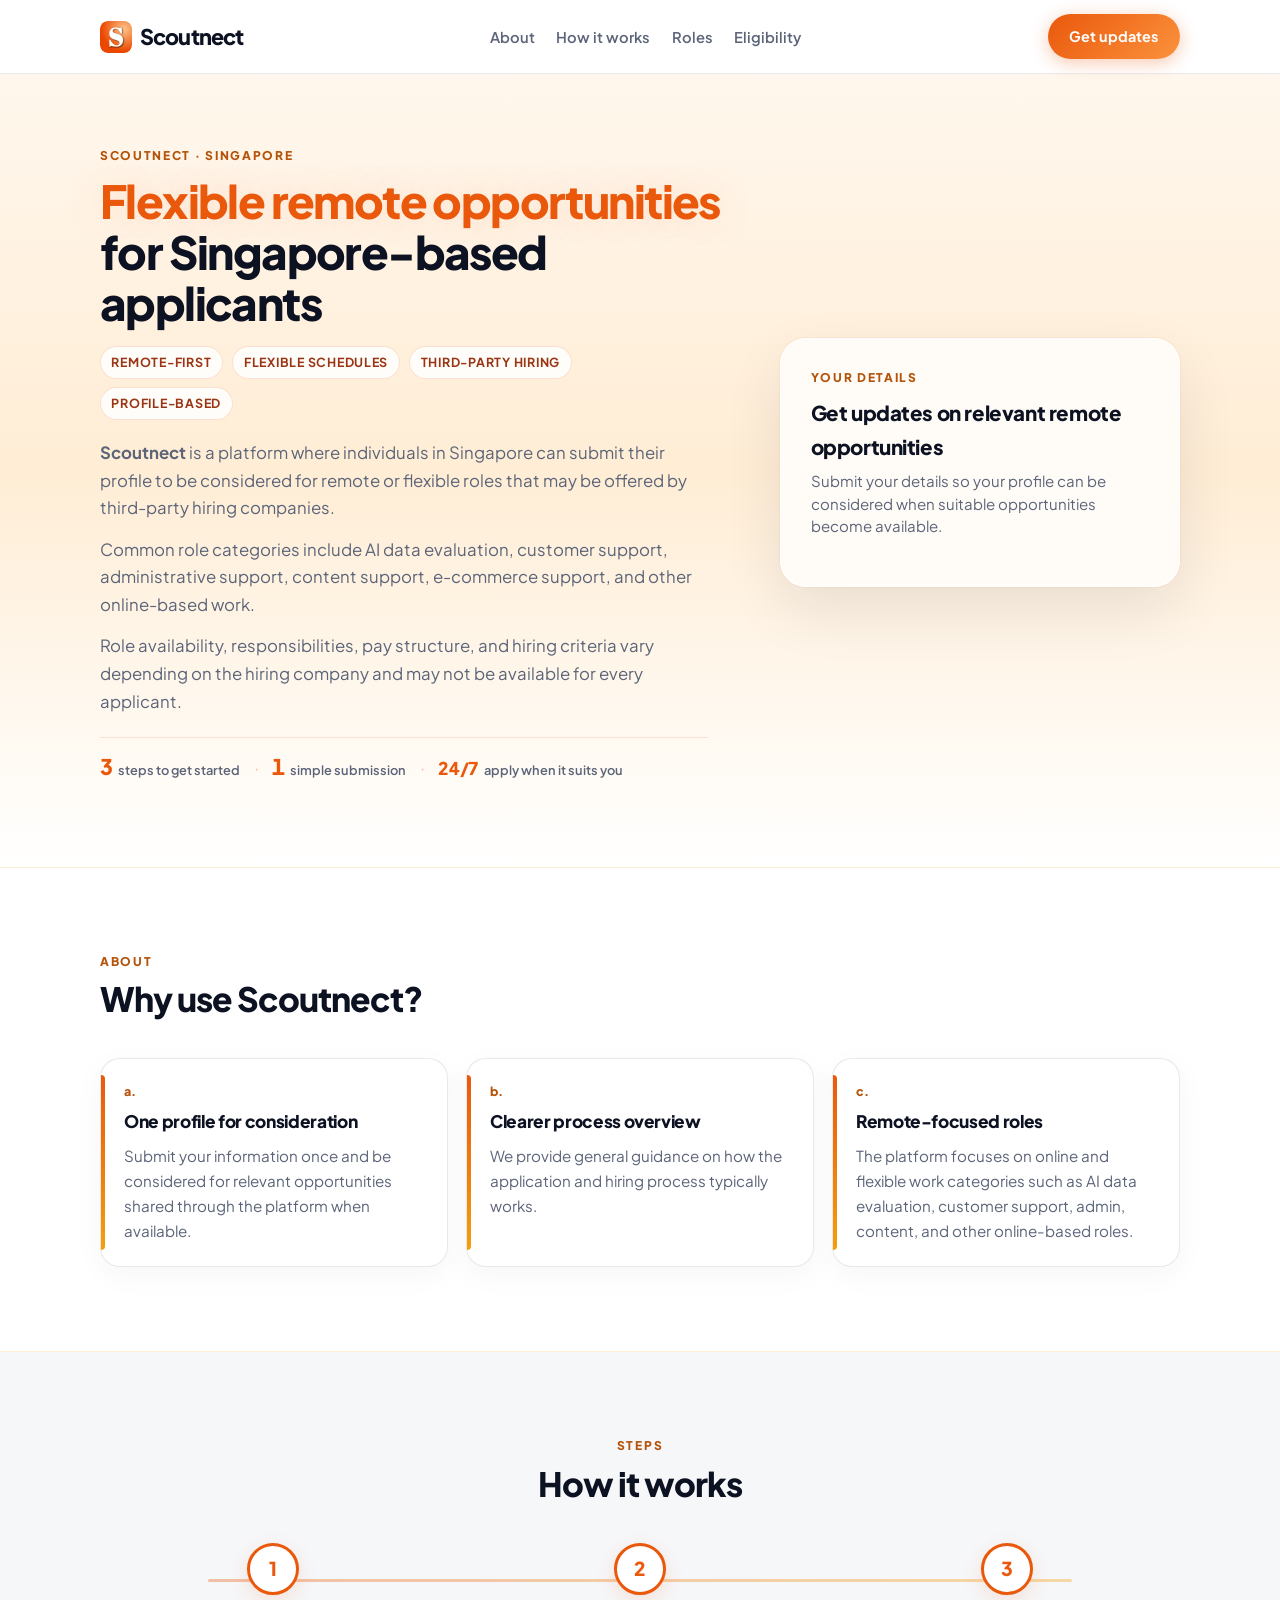
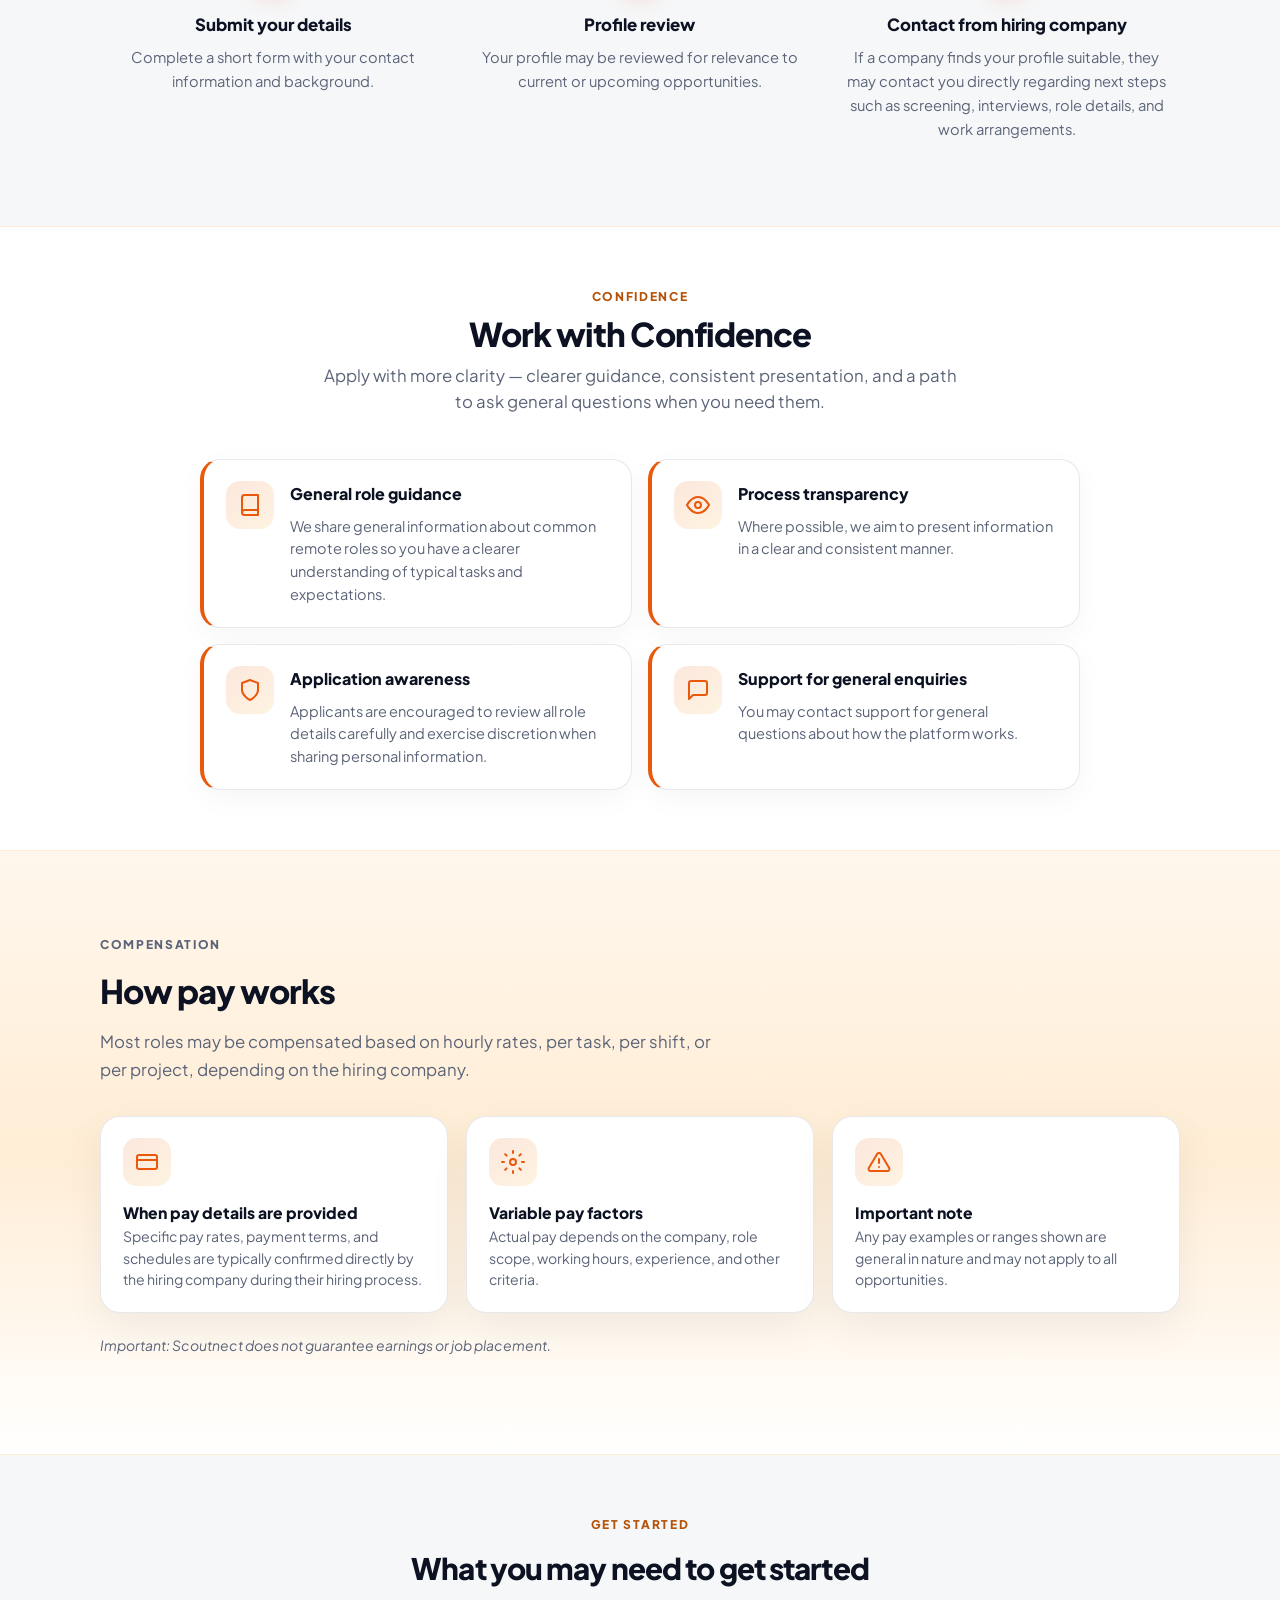
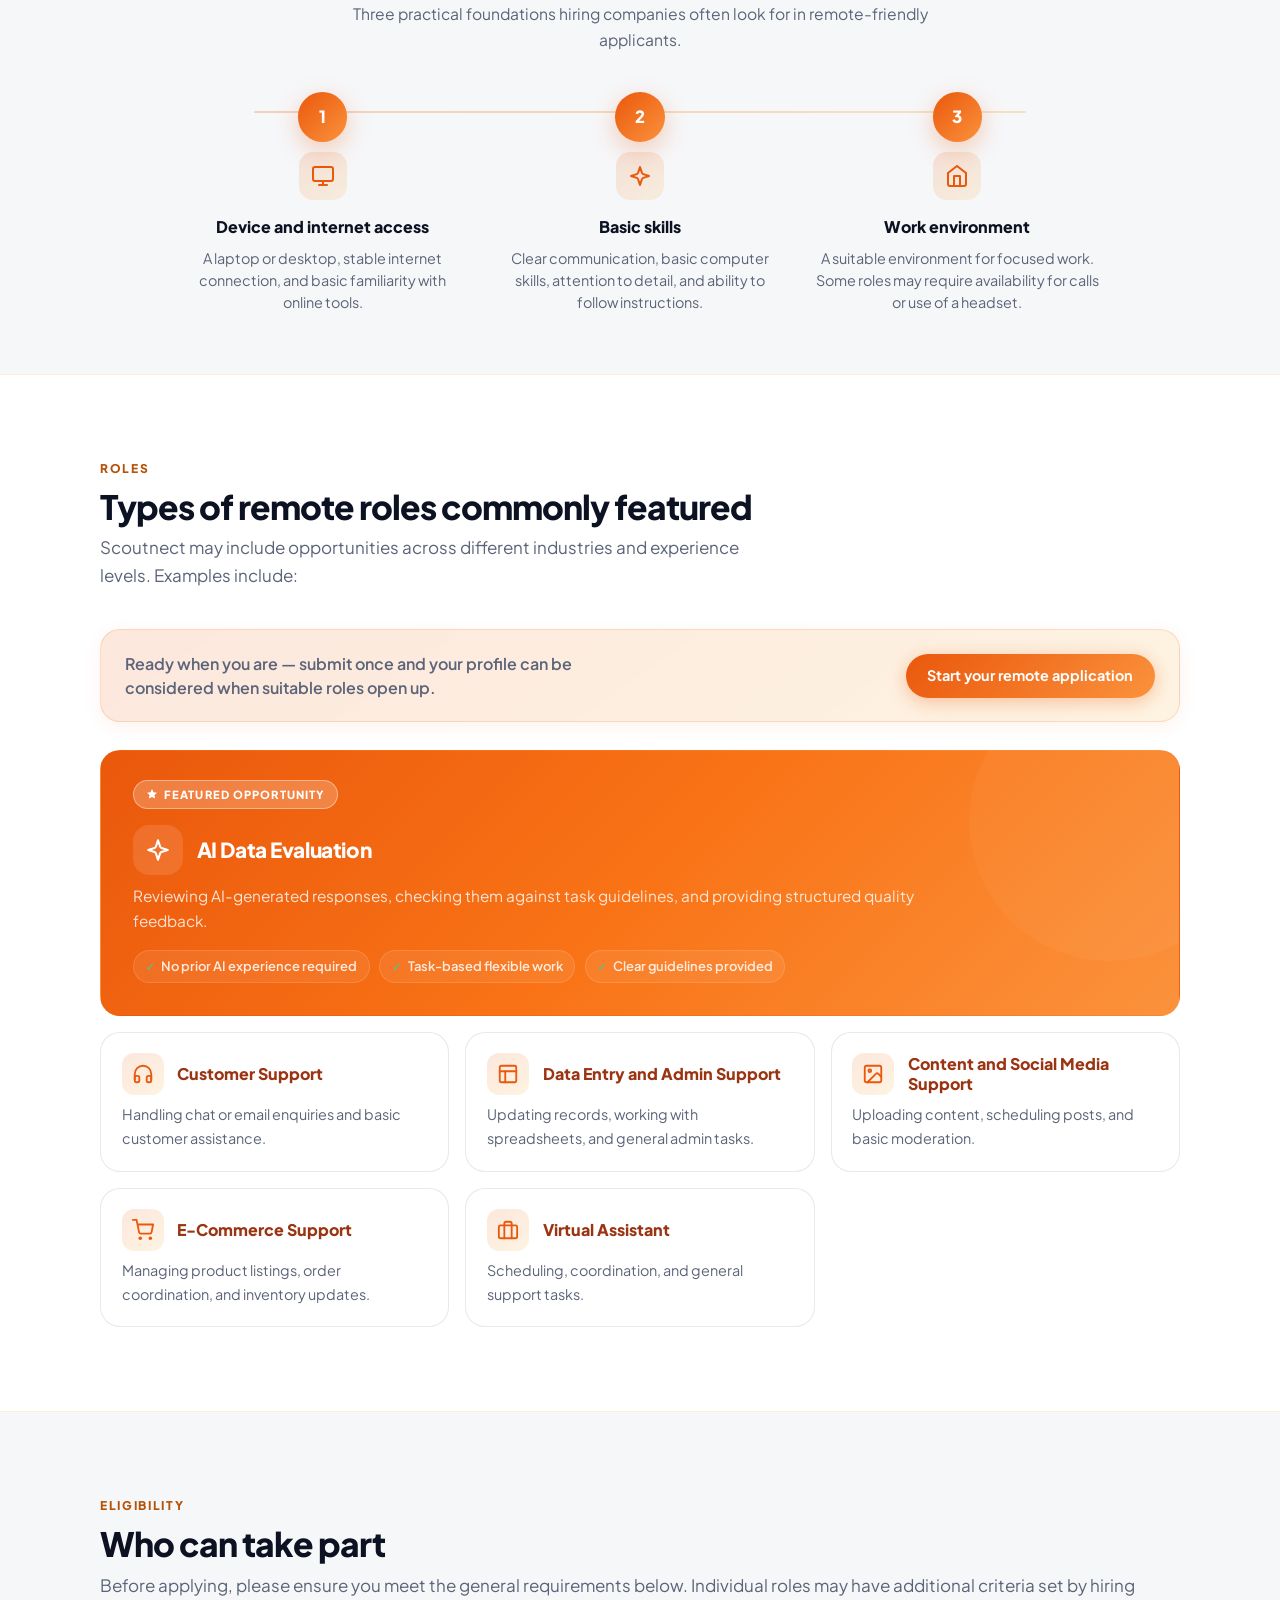
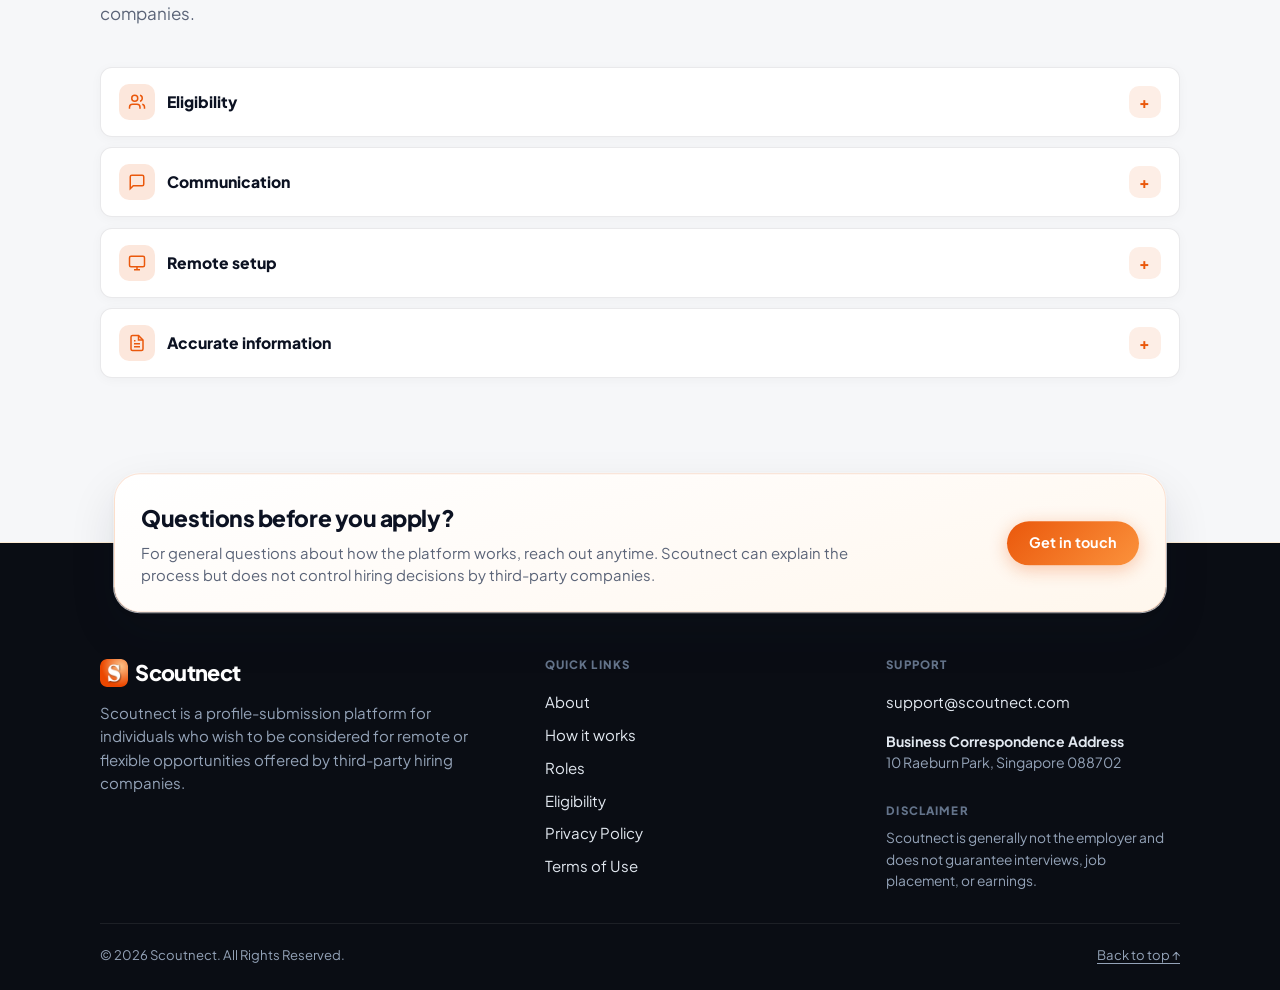
==== index.html @ 23241845 "Update" ====
<!DOCTYPE html>
<html lang="en">

<head>
  <meta charset="UTF-8" />
  <meta name="viewport" content="width=device-width, initial-scale=1" />
  <title>Scoutnect — Recruitment Services</title>
  <!-- Google Tag Manager -->
  <script>(function (w, d, s, l, i) {
      w[l] = w[l] || []; w[l].push({
        'gtm.start':
          new Date().getTime(), event: 'gtm.js'
      }); var f = d.getElementsByTagName(s)[0],
        j = d.createElement(s), dl = l != 'dataLayer' ? '&l=' + l : ''; j.async = true; j.src =
          'https://www.googletagmanager.com/gtm.js?id=' + i + dl; f.parentNode.insertBefore(j, f);
    })(window, document, 'script', 'dataLayer', 'GTM-MK26KZHQ');</script>
  <!-- End Google Tag Manager -->
  <meta name="description"
    content="Scoutnect is a profile-submission platform for individuals in Singapore who wish to be considered for remote or flexible opportunities offered by third-party hiring companies." />
  <link rel="canonical" href="https://www.scoutnect.com/" />
  <link rel="icon" href="assets/favicon.png" type="image/png" />
  <link rel="apple-touch-icon" href="assets/favicon.png" />
  <style>
    @import url('https://fonts.cdnfonts.com/css/google-sans');
  </style>
  <link href="https://fonts.cdnfonts.com/css/google-sans" rel="stylesheet" />
  <link rel="preconnect" href="https://fonts.googleapis.com" />
  <link rel="preconnect" href="https://fonts.gstatic.com" crossorigin />
  <link href="https://fonts.googleapis.com/css2?family=Source+Sans+3:ital,wght@0,200..900;1,200..900&display=swap"
    rel="stylesheet" />
  <link
    href="https://fonts.googleapis.com/css2?family=Plus+Jakarta+Sans:ital,wght@0,400;0,500;0,600;0,700;0,800;1,400&display=swap"
    rel="stylesheet" />
  <style>
    :root {
      --ink: #0c1222;
      --muted: #5b6478;
      --line: rgba(12, 18, 34, 0.09);
      --surface: #ffffff;
      --canvas: #fff7ed;
      --band: #fffbeb;
      --brand: #ea580c;
      --brand-2: #f59e0b;
      --brand-dark: #9a3412;
      --brand-soft: rgba(234, 88, 12, 0.14);
      --eyebrow-color: #b45309;
      --radius: 20px;
      --radius-sm: 12px;
      --max: 1080px;
      --section-y: clamp(3.5rem, 7vw, 5.25rem);
      --section-divider: #ffedd5;
      --font: "Plus Jakarta Sans", system-ui, sans-serif;
    }

    *,
    *::before,
    *::after {
      box-sizing: border-box;
    }

    html {
      scroll-behavior: smooth;
    }

    body {
      margin: 0;
      font-family: var(--font);
      font-size: 1.0625rem;
      line-height: 1.65;
      color: var(--ink);
      background: #fff;
    }

    a {
      color: var(--brand-dark);
      text-underline-offset: 3px;
    }

    a:hover {
      color: var(--brand);
    }

    .wrap {
      width: min(var(--max), calc(100% - 1.75rem));
      margin-inline: auto;
    }

    .site-header {
      position: sticky;
      top: 0;
      z-index: 100;
      background: rgba(255, 255, 255, 0.88);
      backdrop-filter: blur(14px) saturate(1.2);
      border-bottom: 1px solid var(--line);
    }

    .site-header .wrap.header-bar {
      display: flex;
      align-items: center;
      justify-content: space-between;
      gap: 1rem;
      padding: 0.9rem 0;
      flex-wrap: nowrap;
    }

    .logo {
      font-weight: 800;
      font-size: 1.35rem;
      letter-spacing: -0.04em;
      color: var(--ink);
      text-decoration: none;
      display: flex;
      align-items: center;
      gap: 0.5rem;
      flex-shrink: 0;
    }

    .logo-icon {
      width: 32px;
      height: 32px;
      border-radius: 8px;
      flex-shrink: 0;
      display: block;
      object-fit: cover;
    }

    .nav {
      display: flex;
      flex-wrap: wrap;
      gap: 0.25rem 1.35rem;
      align-items: center;
      flex: 1;
      justify-content: center;
    }

    .header-actions {
      display: flex;
      align-items: center;
      gap: 0.5rem;
      flex-shrink: 0;
    }

    .nav-toggle {
      display: none;
      flex-direction: column;
      justify-content: center;
      align-items: center;
      gap: 5px;
      width: 44px;
      height: 44px;
      padding: 0;
      border: 1px solid var(--line);
      border-radius: 12px;
      background: #fff;
      cursor: pointer;
      flex-shrink: 0;
    }

    .nav-toggle:hover {
      border-color: rgba(234, 88, 12, 0.35);
    }

    .nav-toggle-bar {
      display: block;
      width: 20px;
      height: 2px;
      border-radius: 2px;
      background: var(--ink);
      transition: transform 0.2s ease, opacity 0.2s ease;
    }

    .nav-toggle[aria-expanded="true"] .nav-toggle-bar:nth-child(1) {
      transform: translateY(7px) rotate(45deg);
    }

    .nav-toggle[aria-expanded="true"] .nav-toggle-bar:nth-child(2) {
      opacity: 0;
    }

    .nav-toggle[aria-expanded="true"] .nav-toggle-bar:nth-child(3) {
      transform: translateY(-7px) rotate(-45deg);
    }

    .nav a {
      font-size: 0.92rem;
      font-weight: 600;
      color: var(--muted);
      text-decoration: none;
    }

    .nav a:hover {
      color: var(--ink);
    }

    @media (max-width: 880px) {
      .site-header .wrap.header-bar {
        flex-wrap: wrap;
      }

      .logo {
        order: 1;
        flex: 1 1 auto;
        min-width: 0;
      }

      .header-actions {
        order: 2;
        margin-left: auto;
      }

      .nav {
        order: 3;
        flex: 1 1 100%;
        flex-direction: column;
        align-items: stretch;
        gap: 0;
        max-height: 0;
        overflow: hidden;
        opacity: 0;
        pointer-events: none;
        transition: max-height 0.38s ease, opacity 0.22s ease, padding 0.22s ease;
      }

      .nav.is-open {
        max-height: 22rem;
        opacity: 1;
        pointer-events: auto;
        padding-top: 0.35rem;
      }

      .nav a {
        padding: 0.75rem 0;
        border-bottom: 1px solid var(--line);
        font-size: 1rem;
      }

      .nav a:last-child {
        border-bottom: none;
      }

      .nav-toggle {
        display: flex;
      }

      body.nav-open {
        overflow: hidden;
        touch-action: none;
      }
    }

    .btn {
      display: inline-flex;
      align-items: center;
      justify-content: center;
      padding: 0.65rem 1.35rem;
      font-weight: 700;
      font-size: 0.9rem;
      border-radius: 999px;
      border: none;
      cursor: pointer;
      text-decoration: none;
      background: linear-gradient(135deg, var(--brand) 0%, #fb923c 100%);
      color: #fff;
      box-shadow: 0 4px 18px rgba(234, 88, 12, 0.32);
      transition: transform 0.2s ease, box-shadow 0.2s ease;
    }

    .btn:hover {
      transform: translateY(-2px);
      box-shadow: 0 8px 28px rgba(234, 88, 12, 0.38);
      color: #fff;
    }

    .btn-row {
      margin-top: 1.25rem;
    }

    .section {
      padding: var(--section-y) 0;
      background: #fff;
      border-bottom: 1px solid var(--section-divider);
    }

    .section--tight {
      padding: clamp(2.75rem, 5.5vw, 3.75rem) 0;
    }

    .section--band {
      background: var(--band);
    }

    /* How it works / Get started / Eligibility — flat near-white grey */
    .section--soft {
      background: #f6f7f9;
    }

    .section--surface {
      background: var(--surface);
    }

    .section--ink {
      background: linear-gradient(155deg, #1e1b4b 0%, #312e81 45%, #0f766e 100%);
      color: #e2e8f0;
      border-bottom-color: rgba(255, 255, 255, 0.06);
    }

    .section--ink h2,
    .section--ink h3 {
      color: #fff;
    }

    .section--ink p,
    .section--ink .muted {
      color: #cbd5e1;
    }

    .eyebrow {
      font-size: 0.75rem;
      font-weight: 800;
      letter-spacing: 0.14em;
      text-transform: uppercase;
      color: var(--eyebrow-color);
      margin: 0 0 0.55rem;
    }

    .section-head .eyebrow {
      margin-bottom: 0.5rem;
    }

    .section-head {
      max-width: 42rem;
      margin-bottom: clamp(1.75rem, 4vw, 2.5rem);
    }

    .section-head h2 {
      font-size: clamp(1.65rem, 3.2vw, 2.1rem);
      font-weight: 800;
      letter-spacing: -0.03em;
      line-height: 1.15;
      margin: 0 0 0.5rem;
    }

    .section-head p:not(.eyebrow) {
      margin: 0;
      color: var(--muted);
    }

    /* Hero — same vertical gradient as Compensation (“How pay works”) */
    .hero {
      position: relative;
      overflow: hidden;
      padding: clamp(2.5rem, 7vw, 4.5rem) 0 clamp(3rem, 9vw, 5.5rem);
      background: linear-gradient(180deg, #fff7ed 0%, #ffedd5 50%, #fff 100%);
      border-bottom: 1px solid var(--section-divider);
    }

    .hero .wrap {
      position: relative;
      z-index: 1;
    }

    .hero-grid {
      display: grid;
      gap: clamp(2rem, 5vw, 3rem);
      align-items: stretch;
    }

    @media (min-width: 980px) {
      .hero-grid {
        grid-template-columns: 1.08fr 400px;
        align-items: center;
      }
    }

    .hero h1 {
      font-size: clamp(2rem, 4.8vw, 2.85rem);
      font-weight: 800;
      letter-spacing: -0.035em;
      line-height: 1.12;
      margin: 0 0 1.1rem;
    }

    .hero h1 .hl {
      color: var(--brand);
      text-shadow: 0 0 40px rgba(234, 88, 12, 0.15);
    }

    .hero-keywords {
      display: flex;
      flex-wrap: wrap;
      gap: 0.45rem 0.6rem;
      list-style: none;
      margin: 0 0 1.15rem;
      padding: 0;
      max-width: 38rem;
    }

    .hero-keywords li {
      font-size: 0.78rem;
      font-weight: 700;
      letter-spacing: 0.06em;
      text-transform: uppercase;
      color: var(--brand-dark);
      background: rgba(255, 255, 255, 0.85);
      border: 1px solid rgba(234, 88, 12, 0.18);
      padding: 0.35rem 0.65rem;
      border-radius: 999px;
    }

    .hero-stats {
      margin-top: 1.35rem;
      margin-bottom: 0;
      max-width: 38rem;
      padding-top: 1.15rem;
      border-top: 1px solid rgba(234, 88, 12, 0.14);
    }

    .hero-stats--inline {
      display: flex;
      flex-wrap: wrap;
      align-items: baseline;
      gap: 0.35rem 0.85rem;
      row-gap: 0.65rem;
    }

    .hero-stat {
      display: inline-flex;
      align-items: baseline;
      gap: 0.35rem;
      white-space: nowrap;
    }

    @media (max-width: 640px) {
      .hero-stats--inline {
        flex-wrap: nowrap;
        justify-content: space-between;
        align-items: stretch;
        gap: 0.25rem;
        max-width: none;
      }

      .hero-stat {
        flex: 1;
        flex-direction: column;
        align-items: center;
        justify-content: flex-start;
        text-align: center;
        white-space: normal;
        min-width: 0;
        gap: 0.35rem;
      }

      .hero-stat__value {
        font-size: 1.2rem;
        line-height: 1.1;
      }

      .hero-stat__value--static {
        font-size: 1.05rem;
      }

      .hero-stat__label {
        font-size: 0.68rem;
        font-weight: 600;
        line-height: 1.25;
        hyphens: auto;
      }

      .hero-stat__sep {
        display: none;
      }
    }

    .hero-stat__value {
      font-size: 1.35rem;
      font-weight: 800;
      font-variant-numeric: tabular-nums;
      letter-spacing: -0.03em;
      line-height: 1;
      color: var(--brand);
    }

    .hero-stat__value--static {
      font-size: 1.1rem;
      letter-spacing: -0.02em;
    }

    .hero-stat__label {
      font-size: 0.8rem;
      font-weight: 600;
      color: var(--muted);
      line-height: 1.2;
    }

    .hero-stat__sep {
      color: rgba(234, 88, 12, 0.35);
      font-weight: 300;
      font-size: 1.25rem;
      line-height: 0;
      user-select: none;
    }

    .hero-copy p:not(.eyebrow) {
      margin: 0 0 0.85rem;
      color: var(--muted);
      max-width: 38rem;
      font-size: 1.05rem;
    }

    .hero-copy p:last-of-type {
      margin-bottom: 0;
    }

    .form-shell {
      background: rgba(255, 255, 255, 0.78);
      backdrop-filter: blur(16px);
      border: 1px solid rgba(255, 255, 255, 0.92);
      border-radius: calc(var(--radius) + 6px);
      padding: clamp(1.35rem, 3vw, 1.85rem);
      box-shadow:
        0 0 0 1px rgba(234, 88, 12, 0.06),
        0 24px 60px rgba(15, 23, 42, 0.09);
    }

    .form-shell h2 {
      font-size: 1.28rem;
      font-weight: 800;
      margin: 0 0 0.35rem;
      letter-spacing: -0.02em;
    }

    .form-shell>.sub {
      font-size: 0.94rem;
      color: var(--muted);
      margin: 0 0 1.2rem;
      line-height: 1.5;
    }

    .form-embed-wrapper {
      width: 100%;
      max-width: 100%;
      min-width: 0;
      overflow: visible;
    }

    .form-embed-wrapper iframe {
      display: block;
      width: 100%;
      max-width: 100%;
      border: 0;
      overflow: hidden;
    }

    .demo-form label {
      display: block;
      font-size: 0.72rem;
      font-weight: 700;
      text-transform: uppercase;
      letter-spacing: 0.08em;
      color: var(--muted);
      margin-bottom: 0.35rem;
    }

    .demo-form .row {
      margin-bottom: 0.85rem;
    }

    .demo-form input,
    .demo-form select {
      width: 100%;
      padding: 0.65rem 0.8rem;
      border-radius: var(--radius-sm);
      border: 1px solid var(--line);
      font: inherit;
      background: rgba(255, 255, 255, 0.95);
    }

    .demo-form .grid2 {
      display: grid;
      gap: 0.75rem;
    }

    @media (min-width: 420px) {
      .demo-form .grid2 {
        grid-template-columns: 1fr 1fr;
      }
    }

    .demo-form .chk {
      display: flex;
      gap: 0.5rem;
      align-items: flex-start;
      font-size: 0.84rem;
      color: var(--muted);
      margin: 0.5rem 0 1rem;
    }

    .demo-form .chk input {
      width: auto;
      margin-top: 0.2rem;
    }

    .demo-form button[type="button"],
    .demo-form a.demo-form-submit {
      width: 100%;
      padding: 0.78rem;
      border-radius: var(--radius-sm);
      border: none;
      font-family: inherit;
      font-size: 0.95rem;
      font-weight: 800;
      background: linear-gradient(135deg, var(--brand), #fb923c);
      color: #fff;
      cursor: pointer;
      opacity: 1;
      box-sizing: border-box;
      display: block;
      text-align: center;
      text-decoration: none;
    }

    .form-note {
      margin-top: 0.65rem;
      font-size: 0.75rem;
      color: var(--muted);
      line-height: 1.45;
    }

    /* Why */
    .why-grid {
      display: grid;
      gap: 1.1rem;
    }

    @media (min-width: 768px) {
      .why-grid {
        grid-template-columns: repeat(3, 1fr);
      }
    }

    .why-card {
      background: var(--surface);
      border-radius: var(--radius);
      padding: 1.35rem 1.4rem 1.45rem 1.45rem;
      border: 1px solid var(--line);
      box-shadow: 0 8px 30px rgba(15, 23, 42, 0.04);
      position: relative;
    }

    .why-card::before {
      content: "";
      position: absolute;
      left: 0;
      top: 1rem;
      bottom: 1rem;
      width: 4px;
      background: linear-gradient(180deg, var(--brand), var(--brand-2));
      border-radius: 0 4px 4px 0;
    }

    .why-card .tag {
      font-size: 0.78rem;
      font-weight: 800;
      color: var(--eyebrow-color);
      margin-bottom: 0.35rem;
    }

    .why-card h3 {
      font-size: 1.08rem;
      font-weight: 800;
      margin: 0 0 0.45rem;
      letter-spacing: -0.02em;
    }

    .why-card p {
      margin: 0;
      color: var(--muted);
      font-size: 0.95rem;
    }

    /* Steps (eyebrow pattern shared site-wide) */
    .steps-label {
      /* alias */
      font-size: 0.75rem;
      font-weight: 800;
      letter-spacing: 0.14em;
      text-transform: uppercase;
      color: var(--eyebrow-color);
      margin: 0 0 0.55rem;
    }

    .steps-wrap {
      display: grid;
      gap: 1.5rem;
    }

    @media (min-width: 900px) {
      .steps-wrap {
        grid-template-columns: repeat(3, 1fr);
        gap: 1.25rem;
        position: relative;
      }

      .steps-wrap::before {
        content: "";
        position: absolute;
        left: 10%;
        right: 10%;
        top: 2.25rem;
        height: 3px;
        border-radius: 3px;
        background: linear-gradient(90deg, var(--brand), var(--brand-2));
        opacity: 0.35;
      }
    }

    .step {
      text-align: center;
      padding: 0 0.35rem;
      position: relative;
    }

    .step-num {
      width: 3.25rem;
      height: 3.25rem;
      margin: 0 auto 1rem;
      border-radius: 50%;
      display: flex;
      align-items: center;
      justify-content: center;
      font-weight: 800;
      font-size: 1.2rem;
      color: var(--brand);
      background: var(--surface);
      border: 3px solid var(--brand);
      position: relative;
      z-index: 1;
      box-shadow: 0 6px 20px rgba(234, 88, 12, 0.14);
    }

    .step h3 {
      font-size: 1.05rem;
      font-weight: 800;
      margin: 0 0 0.4rem;
    }

    .step p {
      margin: 0;
      color: var(--muted);
      font-size: 0.92rem;
    }

    /* Shared icon tile */
    .ico-wrap {
      flex-shrink: 0;
      width: 48px;
      height: 48px;
      border-radius: 14px;
      display: flex;
      align-items: center;
      justify-content: center;
      background: linear-gradient(145deg, var(--brand-soft), rgba(245, 158, 11, 0.12));
      color: var(--brand);
    }

    .ico-wrap svg {
      width: 24px;
      height: 24px;
      display: block;
    }

    /* Confidence — centered intro + uniform accent cards */
    .conf-section {
      text-align: center;
      max-width: 40rem;
      margin: 0 auto clamp(2rem, 4vw, 2.75rem);
    }

    .conf-section h2 {
      font-size: clamp(1.55rem, 3.2vw, 2.05rem);
      font-weight: 800;
      margin: 0 0 0.6rem;
      letter-spacing: -0.03em;
      line-height: 1.15;
    }

    .conf-section .lead {
      margin: 0;
      font-size: 1.05rem;
      color: var(--muted);
      line-height: 1.55;
    }

    .conf-bento {
      display: grid;
      gap: 1rem;
      max-width: 880px;
      margin: 0 auto;
    }

    @media (min-width: 720px) {
      .conf-bento {
        grid-template-columns: repeat(2, 1fr);
      }
    }

    .conf-panel {
      display: flex;
      gap: 1rem;
      align-items: flex-start;
      border-radius: var(--radius);
      padding: 1.35rem 1.4rem;
      border: 1px solid var(--line);
      border-left: 4px solid var(--brand);
      background: var(--surface);
      text-align: left;
      box-shadow: 0 8px 28px rgba(15, 23, 42, 0.04);
      transition: transform 0.2s ease, box-shadow 0.2s ease;
    }

    .conf-panel:hover {
      transform: translateY(-2px);
      box-shadow: 0 14px 40px rgba(15, 23, 42, 0.07);
    }

    .conf-panel .ico-wrap {
      flex-shrink: 0;
    }

    .conf-panel h3 {
      font-size: 1rem;
      font-weight: 800;
      margin: 0 0 0.45rem;
      color: var(--ink);
    }

    .conf-panel p {
      margin: 0;
      font-size: 0.91rem;
      color: var(--muted);
      line-height: 1.55;
    }

    /* Pay — airy gradient band + elevated tiles */
    .section--pay {
      background: linear-gradient(180deg, #fff7ed 0%, #ffedd5 50%, #fff 100%);
      color: var(--ink);
    }

    .section--pay h2,
    .section--pay h3 {
      color: var(--ink);
    }

    .section--pay p {
      color: var(--muted);
    }

    .pay-lead {
      max-width: 40rem;
      margin-bottom: clamp(1.5rem, 3vw, 2rem);
    }

    .pay-lead h2 {
      font-size: clamp(1.65rem, 3vw, 2.05rem);
      font-weight: 800;
      margin: 0 0 0.65rem;
      letter-spacing: -0.03em;
    }

    .pay-lead>p:not(.eyebrow) {
      margin: 0;
      font-size: 1.05rem;
    }

    .pay-subgrid {
      display: grid;
      gap: 1.15rem;
    }

    @media (min-width: 720px) {
      .pay-subgrid {
        grid-template-columns: repeat(3, 1fr);
      }
    }

    .pay-card {
      background: #fff;
      border: 1px solid var(--line);
      border-radius: var(--radius);
      padding: 1.35rem 1.35rem 1.3rem;
      box-shadow: 0 14px 40px rgba(15, 23, 42, 0.06);
      display: flex;
      flex-direction: column;
      gap: 0.85rem;
    }

    .pay-card h3 {
      font-size: 0.98rem;
      font-weight: 800;
      margin: 0;
    }

    .pay-card p {
      margin: 0;
      font-size: 0.88rem;
      line-height: 1.55;
    }

    .pay-disclaim {
      margin-top: 1.35rem;
      max-width: 42rem;
      font-size: 0.875rem;
      font-style: italic;
      color: var(--muted);
      line-height: 1.55;
    }

    .section-head--center {
      text-align: center;
      margin-left: auto;
      margin-right: auto;
      max-width: 42rem;
    }

    .section-head--center p {
      margin-left: auto;
      margin-right: auto;
    }

    /* Get started — stepped rail */
    .need-head {
      max-width: 38rem;
      margin-bottom: clamp(1.5rem, 3vw, 2rem);
    }

    .need-head--center {
      text-align: center;
      margin-left: auto;
      margin-right: auto;
    }

    .need-head h2 {
      font-size: clamp(1.35rem, 2.8vw, 1.85rem);
      font-weight: 800;
      letter-spacing: -0.03em;
      margin: 0 0 0.5rem;
    }

    .need-head p:not(.eyebrow) {
      margin: 0;
      color: var(--muted);
      font-size: 0.98rem;
    }

    .need-rail {
      display: grid;
      gap: 1.5rem;
      max-width: 920px;
      margin: 0 auto;
      position: relative;
    }

    @media (min-width: 820px) {
      .need-rail {
        grid-template-columns: repeat(3, 1fr);
        gap: 2rem;
        padding-top: 0.5rem;
      }

      .need-rail::before {
        content: "";
        position: absolute;
        left: 8%;
        right: 8%;
        top: 1.65rem;
        height: 2px;
        background: linear-gradient(90deg, var(--brand), var(--brand-2));
        opacity: 0.25;
        border-radius: 2px;
      }
    }

    .need-step {
      text-align: center;
      position: relative;
    }

    .need-step__top {
      display: flex;
      flex-direction: column;
      align-items: center;
      gap: 0.65rem;
      margin-bottom: 0.85rem;
    }

    .need-step__num {
      width: 3.1rem;
      height: 3.1rem;
      border-radius: 50%;
      display: flex;
      align-items: center;
      justify-content: center;
      font-weight: 800;
      font-size: 1.05rem;
      color: #fff;
      background: linear-gradient(135deg, var(--brand), #fb923c);
      box-shadow: 0 8px 24px rgba(234, 88, 12, 0.28);
      position: relative;
      z-index: 1;
    }

    .need-step h3 {
      font-size: 1rem;
      font-weight: 800;
      margin: 0 0 0.4rem;
    }

    .need-step p {
      margin: 0;
      font-size: 0.9rem;
      color: var(--muted);
      line-height: 1.55;
    }

    /* Roles — promo strip + icon headers */
    .roles-promo {
      display: flex;
      flex-wrap: wrap;
      align-items: center;
      justify-content: space-between;
      gap: 1rem 1.5rem;
      padding: 1.35rem 1.5rem;
      border-radius: var(--radius);
      background: linear-gradient(145deg, var(--brand-soft), rgba(245, 158, 11, 0.12));
      color: var(--ink);
      margin-bottom: 1.75rem;
      border: 1px solid rgba(234, 88, 12, 0.15);
      box-shadow: 0 4px 18px rgba(234, 88, 12, 0.08);
    }

    .roles-promo p {
      margin: 0;
      font-weight: 600;
      font-size: 1rem;
      max-width: 32rem;
      line-height: 1.5;
      color: var(--muted);
    }

    .roles-promo .btn {
      background: linear-gradient(135deg, var(--brand) 0%, #fb923c 100%);
      color: #fff;
      box-shadow: 0 4px 18px rgba(234, 88, 12, 0.32);
    }

    .roles-promo .btn:hover {
      color: #fff;
      box-shadow: 0 8px 24px rgba(0, 0, 0, 0.12);
    }

    .role-grid {
      display: grid;
      gap: 1rem;
    }

    @media (min-width: 640px) {
      .role-grid {
        grid-template-columns: repeat(2, 1fr);
      }
    }

    @media (min-width: 1000px) {
      .role-grid {
        grid-template-columns: repeat(3, 1fr);
      }
    }

    .role-card {
      background: var(--surface);
      border-radius: var(--radius);
      padding: 1.25rem 1.3rem;
      border: 1px solid var(--line);
      transition: box-shadow 0.2s ease, transform 0.2s ease, border-color 0.2s ease;
    }

    .role-card:hover {
      transform: translateY(-3px);
      box-shadow: 0 16px 40px rgba(15, 23, 42, 0.08);
      border-color: rgba(234, 88, 12, 0.2);
    }

    .role-card__row {
      display: flex;
      gap: 0.85rem;
      align-items: center;
      margin-bottom: 0.5rem;
    }

    .role-card__row .ico-wrap {
      width: 42px;
      height: 42px;
      border-radius: 12px;
    }

    .role-card__row .ico-wrap svg {
      width: 22px;
      height: 22px;
    }

    .role-card__row h3 {
      flex: 1;
      min-width: 0;
      margin: 0;
      font-size: 1rem;
      font-weight: 800;
      color: var(--brand-dark);
      line-height: 1.25;
    }

    .role-card p {
      margin: 0;
      font-size: 0.9rem;
      color: var(--muted);
    }

    /* Featured role card — AI Data Evaluation */
    .role-card--featured {
      grid-column: 1 / -1;
      background: linear-gradient(135deg, #ea580c 0%, #f97316 50%, #fb923c 100%);
      border-color: transparent;
      position: relative;
      overflow: hidden;
      padding: 1.75rem 2rem 2rem;
    }

    .role-card--featured::after {
      content: "";
      position: absolute;
      top: -70px;
      right: -70px;
      width: 280px;
      height: 280px;
      border-radius: 50%;
      background: rgba(255, 255, 255, 0.04);
      pointer-events: none;
    }

    .role-card--featured:hover {
      transform: translateY(-3px);
      border-color: transparent;
      box-shadow: 0 22px 60px rgba(234, 88, 12, 0.5);
    }

    .role-card__badge {
      display: inline-flex;
      align-items: center;
      gap: 0.4rem;
      font-size: 0.7rem;
      font-weight: 800;
      letter-spacing: 0.1em;
      text-transform: uppercase;
      color: #fff;
      background: rgba(255, 255, 255, 0.22);
      border: 1px solid rgba(255, 255, 255, 0.4);
      padding: 0.28rem 0.72rem;
      border-radius: 999px;
      margin-bottom: 1rem;
    }

    .role-card__badge svg {
      flex-shrink: 0;
    }

    .role-card--featured .role-card__row h3 {
      font-size: 1.3rem;
      color: #fff;
      letter-spacing: -0.02em;
    }

    .role-card--featured .role-card__row .ico-wrap {
      width: 50px;
      height: 50px;
      background: rgba(255, 255, 255, 0.12);
      color: #fff;
      border-radius: 16px;
      backdrop-filter: blur(8px);
    }

    .role-card--featured .role-card__row .ico-wrap svg {
      width: 26px;
      height: 26px;
    }

    .role-card--featured>p {
      color: rgba(255, 255, 255, 0.82);
      font-size: 0.96rem;
      max-width: 52rem;
      margin-bottom: 0;
    }

    .role-card__highlights {
      display: flex;
      flex-wrap: wrap;
      gap: 0.45rem 0.6rem;
      list-style: none;
      margin: 1rem 0 0;
      padding: 0;
    }

    .role-card__highlights li {
      font-size: 0.81rem;
      font-weight: 600;
      color: rgba(255, 255, 255, 0.85);
      display: flex;
      align-items: center;
      gap: 0.38rem;
      background: rgba(255, 255, 255, 0.08);
      padding: 0.32rem 0.72rem;
      border-radius: 999px;
      border: 1px solid rgba(255, 255, 255, 0.14);
    }

    .role-card__highlights li::before {
      content: "✓";
      color: #34d399;
      font-weight: 800;
      font-size: 0.72rem;
      line-height: 1;
    }

    /* Eligibility — full-width accordions aligned with section title */
    #eligibility .section-head {
      max-width: none;
      width: 100%;
      text-align: left;
    }

    .acc-stack {
      width: 100%;
      max-width: none;
      margin: 0;
    }

    #eligibility details.acc-item:last-of-type {
      margin-bottom: 0;
    }

    details.acc-item {
      background: #fff;
      border: 1px solid var(--line);
      border-radius: var(--radius-sm);
      margin-bottom: 0.65rem;
      overflow: hidden;
      box-shadow: 0 2px 12px rgba(15, 23, 42, 0.035);
    }

    details.acc-item summary {
      list-style: none;
      cursor: pointer;
      padding: 1rem 1.15rem;
      font-weight: 800;
      display: flex;
      align-items: center;
      justify-content: space-between;
      gap: 1rem;
      font-size: 0.98rem;
    }

    details.acc-item summary::-webkit-details-marker {
      display: none;
    }

    details.acc-item summary .sum-left {
      display: flex;
      align-items: center;
      gap: 0.75rem;
      min-width: 0;
    }

    details.acc-item summary .sum-ico {
      width: 2.25rem;
      height: 2.25rem;
      border-radius: 10px;
      display: flex;
      align-items: center;
      justify-content: center;
      background: var(--brand-soft);
      color: var(--brand);
      flex-shrink: 0;
    }

    details.acc-item summary .sum-ico svg {
      width: 18px;
      height: 18px;
    }

    details.acc-item summary::after {
      content: "+";
      font-weight: 800;
      color: var(--brand);
      width: 2rem;
      height: 2rem;
      display: flex;
      align-items: center;
      justify-content: center;
      border-radius: 10px;
      background: rgba(234, 88, 12, 0.1);
      flex-shrink: 0;
    }

    details.acc-item[open] summary::after {
      content: "−";
    }

    details.acc-item .acc {
      padding: 0 1.15rem 1.15rem 3.85rem;
      font-size: 0.93rem;
      color: var(--ink);
      background: #fff;
      border-top: none;
      line-height: 1.55;
    }

    @media (max-width: 520px) {
      details.acc-item .acc {
        padding-left: 1.15rem;
      }
    }

    .acc ul {
      margin: 0.35rem 0 0;
      padding-left: 1.15rem;
    }

    .acc li {
      margin-bottom: 0.35rem;
    }

    /* Floating CTA — anchored to footer top (half above light section, half on footer) */
    #eligibility.section {
      /* Match rhythm: section padding + same band as .section-head → content (after last accordion) + room for CTA overlap */
      padding-bottom: calc(var(--section-y) + clamp(1.75rem, 4vw, 2.5rem) + 2.5rem);
    }

    @media (max-width: 640px) {
      #eligibility.section {
        padding-bottom: calc(var(--section-y) + clamp(1.75rem, 4vw, 2.5rem) + 3rem);
      }
    }

    footer {
      position: relative;
      background: #0a0d14;
      color: #94a3b8;
      font-size: 0.94rem;
      /* Top padding clears floating CTA above logo / columns */
      padding: clamp(5.25rem, 10vw, 7rem) 0 1.5rem;
    }

    @media (max-width: 640px) {
      footer {
        padding-top: clamp(8.5rem, 26vw, 11.5rem);
      }
    }

    .cta-slab {
      position: absolute;
      left: 0;
      right: 0;
      top: 0;
      transform: translateY(-50%);
      z-index: 20;
      pointer-events: none;
    }

    .cta-slab__inner {
      pointer-events: auto;
      display: flex;
      justify-content: center;
      padding-inline: 0.875rem;
    }

    .cta-float {
      position: relative;
      width: 100%;
      max-width: none;
      display: flex;
      flex-wrap: wrap;
      align-items: center;
      justify-content: space-between;
      gap: 0.85rem 1.25rem;
      padding: clamp(1.15rem, 2.5vw, 1.55rem) clamp(1.15rem, 2.5vw, 1.65rem);
      background: linear-gradient(165deg, #ffffff 0%, #fffbf7 50%, #fff7ed 100%);
      border: 1px solid rgba(234, 88, 12, 0.16);
      border-radius: calc(var(--radius) + 6px);
      box-shadow:
        0 1px 0 rgba(255, 255, 255, 0.98) inset,
        0 2px 6px rgba(15, 23, 42, 0.05),
        0 20px 48px rgba(15, 23, 42, 0.11),
        0 0 0 1px rgba(255, 255, 255, 0.75);
    }

    .cta-float__copy h2 {
      font-size: clamp(1.12rem, 2.35vw, 1.42rem);
      font-weight: 800;
      letter-spacing: -0.02em;
      margin: 0 0 0.35rem;
      color: var(--ink);
    }

    .cta-float__copy {
      flex: 1 1 auto;
      min-width: 0;
    }

    .cta-float__copy p {
      margin: 0;
      font-size: 0.93rem;
      line-height: 1.5;
      max-width: 48rem;
      color: var(--muted);
    }

    .cta-float .btn {
      flex-shrink: 0;
      white-space: nowrap;
    }

    @media (max-width: 640px) {

      /* Full-bleed CTA bar on small screens */
      .cta-slab__inner.wrap {
        width: 100vw;
        max-width: none;
        margin-left: calc(50% - 50vw);
        margin-right: calc(50% - 50vw);
        padding-inline: clamp(0.65rem, 3.5vw, 0.9rem);
        box-sizing: border-box;
      }

      .cta-float {
        width: 100%;
        flex-direction: row;
        align-items: center;
        flex-wrap: nowrap;
        gap: 0.55rem 0.75rem;
        padding: 0.95rem clamp(0.75rem, 3vw, 1rem);
        border-radius: calc(var(--radius) + 6px);
      }

      .cta-float__copy h2 {
        margin-bottom: 0.2rem;
        font-size: clamp(0.98rem, 3.8vw, 1.15rem);
        line-height: 1.2;
      }

      .cta-float__copy p {
        font-size: 0.8rem;
        line-height: 1.45;
      }

      .cta-float .btn {
        padding: 0.55rem 0.85rem;
        font-size: 0.78rem;
      }
    }

    .foot-grid {
      display: grid;
      gap: 2rem;
      margin-bottom: 2rem;
    }

    @media (min-width: 900px) {
      .foot-grid {
        grid-template-columns: 1.35fr 1fr 1fr;
        gap: 2rem 3rem;
      }
    }

    .foot-brand-block .name {
      display: flex;
      align-items: center;
      gap: 0.45rem;
      font-weight: 800;
      font-size: 1.35rem;
      color: #fff;
      margin: 0 0 0.65rem;
      letter-spacing: -0.03em;
    }

    .foot-brand-block .name .logo-icon {
      width: 28px;
      height: 28px;
      border-radius: 7px;
    }

    .foot-brand-block .blurb {
      margin: 0;
      line-height: 1.55;
      max-width: 28rem;
    }

    .foot-col>h3 {
      font-size: 0.72rem;
      font-weight: 800;
      text-transform: uppercase;
      letter-spacing: 0.1em;
      color: #64748b;
      margin: 0 0 1rem;
    }

    .foot-col ul {
      list-style: none;
      margin: 0;
      padding: 0;
    }

    .foot-col li {
      margin-bottom: 0.5rem;
    }

    .foot-col a {
      color: #e2e8f0;
      text-decoration: none;
    }

    .foot-col a:hover {
      color: #fff;
      text-decoration: underline;
    }

    .foot-address {
      margin-top: 1rem;
      font-size: 0.88rem;
      line-height: 1.5;
      color: #94a3b8;
    }

    .foot-disclaimer {
      margin-top: 1.75rem;
      max-width: none;
    }

    .foot-disclaimer h3 {
      margin: 0 0 0.45rem;
      font-size: 0.72rem;
      font-weight: 800;
      text-transform: uppercase;
      letter-spacing: 0.1em;
      color: #64748b;
    }

    .foot-disclaimer p {
      margin: 0;
      font-size: 0.86rem;
      line-height: 1.55;
      color: #94a3b8;
    }

    .foot-bottom {
      padding-top: 1.25rem;
      border-top: 1px solid rgba(255, 255, 255, 0.08);
      display: flex;
      flex-wrap: wrap;
      justify-content: space-between;
      gap: 0.75rem;
      font-size: 0.82rem;
    }

    .foot-bottom a {
      color: #94a3b8;
    }
  </style>
</head>

<body>
  <!-- Google Tag Manager (noscript) -->
  <noscript><iframe src="https://www.googletagmanager.com/ns.html?id=GTM-MK26KZHQ" height="0" width="0"
      style="display:none;visibility:hidden"></iframe></noscript>
  <!-- End Google Tag Manager (noscript) -->
  <header class="site-header">
    <div class="wrap header-bar">
      <a class="logo" href="https://www.scoutnect.com/">
        <img class="logo-icon" src="assets/favicon.png" width="32" height="32" alt="" decoding="async" />
        Scoutnect
      </a>
      <nav class="nav" id="site-nav" aria-label="Primary">
        <a href="#about">About</a>
        <a href="#process">How it works</a>
        <a href="#roles">Roles</a>
        <a href="#eligibility">Eligibility</a>
      </nav>
      <div class="header-actions">
        <a class="btn" href="#apply-now">Get updates</a>
        <button type="button" class="nav-toggle" aria-expanded="false" aria-controls="site-nav" aria-label="Menu">
          <span class="nav-toggle-bar" aria-hidden="true"></span>
          <span class="nav-toggle-bar" aria-hidden="true"></span>
          <span class="nav-toggle-bar" aria-hidden="true"></span>
        </button>
      </div>
    </div>
  </header>

  <main>
    <section class="hero" aria-labelledby="hero-title">
      <div class="wrap">
        <div class="hero-grid">
          <div class="hero-copy">
            <p class="eyebrow">Scoutnect · Singapore</p>
            <h1 id="hero-title"><span class="hl">Flexible remote opportunities</span> for Singapore-based applicants
            </h1>
            <ul class="hero-keywords" aria-label="Focus areas">
              <li>Remote-first</li>
              <li>Flexible schedules</li>
              <li>Third-party hiring</li>
              <li>Profile-based</li>
            </ul>
            <p><strong>Scoutnect</strong> is a platform where individuals in Singapore can submit their profile to be
              considered for remote or flexible roles that may be offered by third-party hiring companies.</p>
            <p>Common role categories include AI data evaluation, customer support, administrative support, content
              support, e-commerce support, and other online-based work.</p>
            <p>Role availability, responsibilities, pay structure, and hiring criteria vary depending on the hiring
              company and may not be available for every applicant.</p>
            <div class="hero-stats hero-stats--inline" role="group" aria-label="At a glance">
              <div class="hero-stat">
                <span class="hero-stat__value" data-count="3">0</span>
                <span class="hero-stat__label">steps to get started</span>
              </div>
              <span class="hero-stat__sep" aria-hidden="true">·</span>
              <div class="hero-stat">
                <span class="hero-stat__value" data-count="1">0</span>
                <span class="hero-stat__label">simple submission</span>
              </div>
              <span class="hero-stat__sep" aria-hidden="true">·</span>
              <div class="hero-stat">
                <span class="hero-stat__value hero-stat__value--static">24/7</span>
                <span class="hero-stat__label">apply when it suits you</span>
              </div>
            </div>
          </div>

          <div class="form-shell" id="apply-now">
            <p class="eyebrow">Your details</p>
            <h2>Get updates on relevant remote opportunities</h2>
            <p class="sub">Submit your details so your profile can be considered when suitable opportunities become
              available.</p>

            <div id="form-embed-root">
              <div class="form-embed-wrapper">
                <div data-cddform="cc-sg10-singapore10" data-origin="www.scoutnect.com"></div>
                <script src="https://staging.chatfromforms.com/form-embed.js?v=0.1" defer></script>
              </div>
            </div>
          </div>
        </div>
      </div>
    </section>

    <section class="section section--surface" id="about" aria-labelledby="why-title">
      <div class="wrap">
        <div class="section-head">
          <p class="eyebrow">About</p>
          <h2 id="why-title">Why use Scoutnect?</h2>
        </div>
        <div class="why-grid">
          <article class="why-card">
            <div class="tag">a.</div>
            <h3>One profile for consideration</h3>
            <p>Submit your information once and be considered for relevant opportunities shared through the platform
              when available.</p>
          </article>
          <article class="why-card">
            <div class="tag">b.</div>
            <h3>Clearer process overview</h3>
            <p>We provide general guidance on how the application and hiring process typically works.</p>
          </article>
          <article class="why-card">
            <div class="tag">c.</div>
            <h3>Remote-focused roles</h3>
            <p>The platform focuses on online and flexible work categories such as AI data evaluation, customer support,
              admin, content, and other online-based roles.</p>
          </article>
        </div>
      </div>
    </section>

    <section class="section section--soft" id="process" aria-labelledby="how-title">
      <div class="wrap">
        <div class="section-head section-head--center">
          <p class="eyebrow">Steps</p>
          <h2 id="how-title">How it works</h2>
        </div>
        <div class="steps-wrap">
          <div class="step">
            <div class="step-num">1</div>
            <h3>Submit your details</h3>
            <p>Complete a short form with your contact information and background.</p>
          </div>
          <div class="step">
            <div class="step-num">2</div>
            <h3>Profile review</h3>
            <p>Your profile may be reviewed for relevance to current or upcoming opportunities.</p>
          </div>
          <div class="step">
            <div class="step-num">3</div>
            <h3>Contact from hiring company</h3>
            <p>If a company finds your profile suitable, they may contact you directly regarding next steps such as
              screening, interviews, role details, and work arrangements.</p>
          </div>
        </div>
      </div>
    </section>

    <section class="section section--tight section--surface" aria-labelledby="conf-title">
      <div class="wrap">
        <div class="conf-section">
          <p class="eyebrow">Confidence</p>
          <h2 id="conf-title">Work with Confidence</h2>
          <p class="lead">Apply with more clarity — clearer guidance, consistent presentation, and a path to ask general
            questions when you need them.</p>
        </div>
        <div class="conf-bento">
          <article class="conf-panel">
            <div class="ico-wrap" aria-hidden="true"><svg viewBox="0 0 24 24" fill="none" stroke="currentColor"
                stroke-width="2" stroke-linecap="round" stroke-linejoin="round">
                <path d="M4 19.5A2.5 2.5 0 0 1 6.5 17H20" />
                <path d="M6.5 2H20v20H6.5A2.5 2.5 0 0 1 4 19.5v-15A2.5 2.5 0 0 1 6.5 2z" />
              </svg></div>
            <div>
              <h3>General role guidance</h3>
              <p>We share general information about common remote roles so you have a clearer understanding of typical
                tasks and expectations.</p>
            </div>
          </article>
          <article class="conf-panel">
            <div class="ico-wrap" aria-hidden="true"><svg viewBox="0 0 24 24" fill="none" stroke="currentColor"
                stroke-width="2" stroke-linecap="round" stroke-linejoin="round">
                <path d="M1 12s4-8 11-8 11 8 11 8-4 8-11 8-11-8-11-8z" />
                <circle cx="12" cy="12" r="3" />
              </svg></div>
            <div>
              <h3>Process transparency</h3>
              <p>Where possible, we aim to present information in a clear and consistent manner.</p>
            </div>
          </article>
          <article class="conf-panel">
            <div class="ico-wrap" aria-hidden="true"><svg viewBox="0 0 24 24" fill="none" stroke="currentColor"
                stroke-width="2" stroke-linecap="round" stroke-linejoin="round">
                <path d="M12 22s8-4 8-10V5l-8-3-8 3v7c0 6 8 10 8 10z" />
              </svg></div>
            <div>
              <h3>Application awareness</h3>
              <p>Applicants are encouraged to review all role details carefully and exercise discretion when sharing
                personal information.</p>
            </div>
          </article>
          <article class="conf-panel">
            <div class="ico-wrap" aria-hidden="true"><svg viewBox="0 0 24 24" fill="none" stroke="currentColor"
                stroke-width="2" stroke-linecap="round" stroke-linejoin="round">
                <path d="M21 15a2 2 0 0 1-2 2H7l-4 4V5a2 2 0 0 1 2-2h14a2 2 0 0 1 2 2z" />
              </svg></div>
            <div>
              <h3>Support for general enquiries</h3>
              <p>You may contact support for general questions about how the platform works.</p>
            </div>
          </article>
        </div>
      </div>
    </section>

    <section class="section section--pay" id="pay" aria-labelledby="pay-title">
      <div class="wrap">
        <div class="pay-lead">
          <p class="eyebrow">Compensation</p>
          <h2 id="pay-title">How pay works</h2>
          <p>Most roles may be compensated based on hourly rates, per task, per shift, or per project, depending on the
            hiring company.</p>
        </div>
        <div class="pay-subgrid">
          <div class="pay-card">
            <div class="ico-wrap" aria-hidden="true"><svg viewBox="0 0 24 24" fill="none" stroke="currentColor"
                stroke-width="2" stroke-linecap="round" stroke-linejoin="round">
                <rect x="2" y="5" width="20" height="14" rx="2" />
                <path d="M2 10h20" />
              </svg></div>
            <div>
              <h3>When pay details are provided</h3>
              <p>Specific pay rates, payment terms, and schedules are typically confirmed directly by the hiring company
                during their hiring process.</p>
            </div>
          </div>
          <div class="pay-card">
            <div class="ico-wrap" aria-hidden="true"><svg viewBox="0 0 24 24" fill="none" stroke="currentColor"
                stroke-width="2" stroke-linecap="round" stroke-linejoin="round">
                <circle cx="12" cy="12" r="3" />
                <path
                  d="M12 1v2M12 21v2M4.22 4.22l1.42 1.42M18.36 18.36l1.42 1.42M1 12h2M21 12h2M4.22 19.78l1.42-1.42M18.36 5.64l1.42-1.42" />
              </svg></div>
            <div>
              <h3>Variable pay factors</h3>
              <p>Actual pay depends on the company, role scope, working hours, experience, and other criteria.</p>
            </div>
          </div>
          <div class="pay-card">
            <div class="ico-wrap" aria-hidden="true"><svg viewBox="0 0 24 24" fill="none" stroke="currentColor"
                stroke-width="2" stroke-linecap="round" stroke-linejoin="round">
                <path d="M10.29 3.86L1.82 18a2 2 0 0 0 1.71 3h16.94a2 2 0 0 0 1.71-3L13.71 3.86a2 2 0 0 0-3.42 0z" />
                <line x1="12" y1="9" x2="12" y2="13" />
                <line x1="12" y1="17" x2="12.01" y2="17" />
              </svg></div>
            <div>
              <h3>Important note</h3>
              <p>Any pay examples or ranges shown are general in nature and may not apply to all opportunities.</p>
            </div>
          </div>
        </div>
        <p class="pay-disclaim">Important: Scoutnect does not guarantee earnings or job placement.</p>
      </div>
    </section>

    <section class="section section--tight section--soft" id="get-started" aria-labelledby="need-title">
      <div class="wrap">
        <div class="need-head need-head--center">
          <p class="eyebrow">Get started</p>
          <h2 id="need-title">What you may need to get started</h2>
          <p>Three practical foundations hiring companies often look for in remote-friendly applicants.</p>
        </div>
        <div class="need-rail">
          <div class="need-step">
            <div class="need-step__top">
              <div class="need-step__num">1</div>
              <div class="ico-wrap" aria-hidden="true"><svg viewBox="0 0 24 24" fill="none" stroke="currentColor"
                  stroke-width="2" stroke-linecap="round" stroke-linejoin="round">
                  <rect x="2" y="3" width="20" height="14" rx="2" />
                  <path d="M8 21h8" />
                  <path d="M12 17v4" />
                </svg></div>
            </div>
            <h3>Device and internet access</h3>
            <p>A laptop or desktop, stable internet connection, and basic familiarity with online tools.</p>
          </div>
          <div class="need-step">
            <div class="need-step__top">
              <div class="need-step__num">2</div>
              <div class="ico-wrap" aria-hidden="true"><svg viewBox="0 0 24 24" fill="none" stroke="currentColor"
                  stroke-width="2" stroke-linecap="round" stroke-linejoin="round">
                  <path
                    d="m12 3-1.9 5.8a2 2 0 0 1-1.3 1.3L3 12l5.8 1.9a2 2 0 0 1 1.3 1.3L12 21l1.9-5.8a2 2 0 0 1 1.3-1.3L21 12l-5.8-1.9a2 2 0 0 1-1.3-1.3L12 3Z" />
                </svg></div>
            </div>
            <h3>Basic skills</h3>
            <p>Clear communication, basic computer skills, attention to detail, and ability to follow instructions.</p>
          </div>
          <div class="need-step">
            <div class="need-step__top">
              <div class="need-step__num">3</div>
              <div class="ico-wrap" aria-hidden="true"><svg viewBox="0 0 24 24" fill="none" stroke="currentColor"
                  stroke-width="2" stroke-linecap="round" stroke-linejoin="round">
                  <path d="M3 9l9-7 9 7v11a2 2 0 0 1-2 2H5a2 2 0 0 1-2-2z" />
                  <polyline points="9 22 9 12 15 12 15 22" />
                </svg></div>
            </div>
            <h3>Work environment</h3>
            <p>A suitable environment for focused work. Some roles may require availability for calls or use of a
              headset.</p>
          </div>
        </div>
      </div>
    </section>

    <section class="section section--surface" id="roles" aria-labelledby="roles-title">
      <div class="wrap">
        <div class="section-head">
          <p class="eyebrow">Roles</p>
          <h2 id="roles-title">Types of remote roles commonly featured</h2>
          <p>Scoutnect may include opportunities across different industries and experience levels. Examples include:
          </p>
        </div>
        <div class="roles-promo">
          <p>Ready when you are — submit once and your profile can be considered when suitable roles open up.</p>
          <a class="btn" href="#apply-now">Start your remote application</a>
        </div>
        <div class="role-grid">
          <article class="role-card role-card--featured">
            <div class="role-card__badge">
              <svg viewBox="0 0 24 24" fill="currentColor" width="12" height="12" aria-hidden="true">
                <polygon
                  points="12 2 15.09 8.26 22 9.27 17 14.14 18.18 21.02 12 17.77 5.82 21.02 7 14.14 2 9.27 8.91 8.26 12 2" />
              </svg>
              Featured Opportunity
            </div>
            <div class="role-card__row">
              <div class="ico-wrap" aria-hidden="true"><svg viewBox="0 0 24 24" fill="none" stroke="currentColor"
                  stroke-width="2" stroke-linecap="round" stroke-linejoin="round">
                  <path
                    d="m12 3-1.9 5.8a2 2 0 0 1-1.3 1.3L3 12l5.8 1.9a2 2 0 0 1 1.3 1.3L12 21l1.9-5.8a2 2 0 0 1 1.3-1.3L21 12l-5.8-1.9a2 2 0 0 1-1.3-1.3L12 3Z" />
                </svg></div>
              <h3>AI Data Evaluation</h3>
            </div>
            <p>Reviewing AI-generated responses, checking them against task guidelines, and providing structured quality
              feedback.</p>
            <ul class="role-card__highlights">
              <li>No prior AI experience required</li>
              <li>Task-based flexible work</li>
              <li>Clear guidelines provided</li>
            </ul>
          </article>
          <article class="role-card">
            <div class="role-card__row">
              <div class="ico-wrap" aria-hidden="true"><svg viewBox="0 0 24 24" fill="none" stroke="currentColor"
                  stroke-width="2" stroke-linecap="round" stroke-linejoin="round">
                  <path d="M3 18v-6a9 9 0 0 1 18 0v6" />
                  <path
                    d="M21 19a2 2 0 0 1-2 2h-1a2 2 0 0 1-2-2v-3a2 2 0 0 1 2-2h3zM3 19a2 2 0 0 0 2 2h1a2 2 0 0 0 2-2v-3a2 2 0 0 0-2-2H3z" />
                </svg></div>
              <h3>Customer Support</h3>
            </div>
            <p>Handling chat or email enquiries and basic customer assistance.</p>
          </article>
          <article class="role-card">
            <div class="role-card__row">
              <div class="ico-wrap" aria-hidden="true"><svg viewBox="0 0 24 24" fill="none" stroke="currentColor"
                  stroke-width="2" stroke-linecap="round" stroke-linejoin="round">
                  <rect x="3" y="3" width="18" height="18" rx="2" />
                  <path d="M3 9h18" />
                  <path d="M9 21V9" />
                </svg></div>
              <h3>Data Entry and Admin Support</h3>
            </div>
            <p>Updating records, working with spreadsheets, and general admin tasks.</p>
          </article>
          <article class="role-card">
            <div class="role-card__row">
              <div class="ico-wrap" aria-hidden="true"><svg viewBox="0 0 24 24" fill="none" stroke="currentColor"
                  stroke-width="2" stroke-linecap="round" stroke-linejoin="round">
                  <rect x="3" y="3" width="18" height="18" rx="2" />
                  <circle cx="8.5" cy="8.5" r="1.5" />
                  <path d="m21 15-3.086-3.086a2 2 0 0 0-2.828 0L6 21" />
                </svg></div>
              <h3>Content and Social Media Support</h3>
            </div>
            <p>Uploading content, scheduling posts, and basic moderation.</p>
          </article>
          <article class="role-card">
            <div class="role-card__row">
              <div class="ico-wrap" aria-hidden="true"><svg viewBox="0 0 24 24" fill="none" stroke="currentColor"
                  stroke-width="2" stroke-linecap="round" stroke-linejoin="round">
                  <circle cx="9" cy="21" r="1" />
                  <circle cx="20" cy="21" r="1" />
                  <path d="M1 1h4l2.68 13.39a2 2 0 0 0 2 1.61h9.72a2 2 0 0 0 2-1.61L23 6H6" />
                </svg></div>
              <h3>E-Commerce Support</h3>
            </div>
            <p>Managing product listings, order coordination, and inventory updates.</p>
          </article>
          <article class="role-card">
            <div class="role-card__row">
              <div class="ico-wrap" aria-hidden="true"><svg viewBox="0 0 24 24" fill="none" stroke="currentColor"
                  stroke-width="2" stroke-linecap="round" stroke-linejoin="round">
                  <rect x="2" y="7" width="20" height="14" rx="2" />
                  <path d="M16 21V5a2 2 0 0 0-2-2h-4a2 2 0 0 0-2 2v16" />
                </svg></div>
              <h3>Virtual Assistant</h3>
            </div>
            <p>Scheduling, coordination, and general support tasks.</p>
          </article>
        </div>
      </div>
    </section>

    <section class="section section--soft" id="eligibility" aria-labelledby="check-title">
      <div class="wrap">
        <div class="section-head">
          <p class="eyebrow">Eligibility</p>
          <h2 id="check-title">Who can take part</h2>
          <p>Before applying, please ensure you meet the general requirements below. Individual roles may have
            additional criteria set by hiring companies.</p>
        </div>
        <div class="acc-stack">
          <details class="acc-item">
            <summary><span class="sum-left"><span class="sum-ico" aria-hidden="true"><svg viewBox="0 0 24 24"
                    fill="none" stroke="currentColor" stroke-width="2">
                    <path d="M16 21v-2a4 4 0 0 0-4-4H6a4 4 0 0 0-4 4v2" />
                    <circle cx="9" cy="7" r="4" />
                    <path d="M22 21v-2a4 4 0 0 0-3-3.87" />
                    <path d="M16 3.13a4 4 0 0 1 0 7.75" />
                  </svg></span> Eligibility</span></summary>
            <div class="acc">
              <ul>
                <li>Meet the minimum working age under Singapore regulations</li>
                <li>Have the appropriate eligibility to work where required by the hiring company</li>
              </ul>
            </div>
          </details>
          <details class="acc-item">
            <summary><span class="sum-left"><span class="sum-ico" aria-hidden="true"><svg viewBox="0 0 24 24"
                    fill="none" stroke="currentColor" stroke-width="2">
                    <path d="M21 15a2 2 0 0 1-2 2H7l-4 4V5a2 2 0 0 1 2-2h14a2 2 0 0 1 2 2z" />
                  </svg></span> Communication</span></summary>
            <div class="acc">Able to communicate in the required language for the role. Comfortable using email, chat,
              or online tools.</div>
          </details>
          <details class="acc-item">
            <summary><span class="sum-left"><span class="sum-ico" aria-hidden="true"><svg viewBox="0 0 24 24"
                    fill="none" stroke="currentColor" stroke-width="2">
                    <rect x="2" y="3" width="20" height="14" rx="2" />
                    <path d="M8 21h8" />
                    <path d="M12 17v4" />
                  </svg></span> Remote setup</span></summary>
            <div class="acc">Access to a suitable device and stable internet connection. Able to complete tasks in a
              consistent environment.</div>
          </details>
          <details class="acc-item">
            <summary><span class="sum-left"><span class="sum-ico" aria-hidden="true"><svg viewBox="0 0 24 24"
                    fill="none" stroke="currentColor" stroke-width="2">
                    <path d="M14 2H6a2 2 0 0 0-2 2v16a2 2 0 0 0 2 2h12a2 2 0 0 0 2-2V8z" />
                    <path d="M14 2v6h6" />
                    <path d="M16 13H8" />
                    <path d="M16 17H8" />
                    <path d="M10 9H8" />
                  </svg></span> Accurate information</span></summary>
            <div class="acc">Provide accurate contact and background details. Be prepared for standard verification
              steps if required.</div>
          </details>
        </div>
      </div>
    </section>
  </main>

  <footer id="support">
    <div class="cta-slab" aria-labelledby="prefooter-cta-heading">
      <div class="wrap cta-slab__inner">
        <div class="cta-float">
          <div class="cta-float__copy">
            <h2 id="prefooter-cta-heading">Questions before you apply?</h2>
            <p>For general questions about how the platform works, reach out anytime. Scoutnect can explain the
              process but does not control hiring decisions by third-party companies.</p>
          </div>
          <a class="btn" href="#apply-now">Get in touch</a>
        </div>
      </div>
    </div>
    <div class="wrap">
      <div class="foot-grid">
        <div class="foot-brand-block">
          <p class="name">
            <img class="logo-icon" src="assets/favicon.png" width="28" height="28" alt="" decoding="async" />
            Scoutnect
          </p>
          <p class="blurb">Scoutnect is a profile-submission platform for individuals who wish to be considered for
            remote or flexible opportunities offered by third-party hiring companies.</p>
        </div>
        <div class="foot-col">
          <h3>Quick links</h3>
          <ul>
            <li><a href="#about">About</a></li>
            <li><a href="#process">How it works</a></li>
            <li><a href="#roles">Roles</a></li>
            <li><a href="#eligibility">Eligibility</a></li>
            <li><a href="/privacy-policy/">Privacy Policy</a></li>
            <li><a href="/terms-of-use/">Terms of Use</a></li>
          </ul>
        </div>
        <div class="foot-col">
          <h3>Support</h3>
          <ul>
            <li><a href="mailto:support@scoutnect.com">support@scoutnect.com</a></li>
          </ul>
          <p class="foot-address"><strong style="color:#e2e8f0">Business Correspondence Address</strong><br />10 Raeburn
            Park, Singapore 088702</p>
          <div class="foot-disclaimer">
            <h3>Disclaimer</h3>
            <p>Scoutnect is generally not the employer and does not guarantee interviews, job placement, or earnings.
            </p>
          </div>
        </div>
      </div>

      <div class="foot-bottom">
        <span>© <span id="y"></span> Scoutnect. All Rights Reserved.</span>
        <a href="#">Back to top ↑</a>
      </div>
    </div>
  </footer>

  <script>
    document.getElementById("y").textContent = new Date().getFullYear();

    (function () {
      var nodes = document.querySelectorAll(".hero-stat__value[data-count]");
      if (!nodes.length || !("IntersectionObserver" in window)) {
        nodes.forEach(function (el) {
          var t = el.getAttribute("data-count");
          if (t !== null) el.textContent = t;
        });
        return;
      }
      var ease = function (p) {
        return 1 - Math.pow(1 - p, 3);
      };
      var io = new IntersectionObserver(
        function (entries, obs) {
          entries.forEach(function (entry) {
            if (!entry.isIntersecting) return;
            var el = entry.target;
            var target = parseInt(el.getAttribute("data-count"), 10);
            var start = performance.now();
            var dur = 850;
            function tick(now) {
              var p = Math.min(1, (now - start) / dur);
              el.textContent = String(Math.round(target * ease(p)));
              if (p < 1) requestAnimationFrame(tick);
              else el.textContent = String(target);
            }
            requestAnimationFrame(tick);
            obs.unobserve(el);
          });
        },
        { threshold: 0.25 }
      );
      nodes.forEach(function (n) {
        io.observe(n);
      });
    })();
  </script>
  <script src="assets/site-nav.js" defer></script>
  <script src="https://staging.chatfromforms.com/form-embed.js?v=0.1" defer></script>
  <script>
    const formEmbedWrapper = document.querySelector(".form-embed-wrapper");

    if (formEmbedWrapper) {
      const getFallbackHeight = () => window.innerWidth < 640 ? 860 : 680;

      const parseHeight = value => {
        const parsed = parseInt(value, 10);
        return Number.isFinite(parsed) ? parsed : 0;
      };

      const resizeIframe = iframe => {
        if (!iframe) return;

        const fallbackHeight = getFallbackHeight();
        const measuredHeight = Math.round(iframe.getBoundingClientRect().height);
        const declaredHeight = Math.max(
          parseHeight(iframe.style.height),
          parseHeight(iframe.getAttribute("height")),
          measuredHeight
        );
        const targetHeight =
          declaredHeight >= Math.round(fallbackHeight * 0.7)
            ? declaredHeight
            : fallbackHeight;

        iframe.style.display = "block";
        iframe.style.width = "100%";
        iframe.style.maxWidth = "100%";
        iframe.style.border = "0";
        iframe.style.overflow = "hidden";
        iframe.style.height = `${targetHeight}px`;
        iframe.style.minHeight = `${targetHeight}px`;
        iframe.setAttribute("scrolling", "no");
      };

      const syncIframes = () => {
        formEmbedWrapper.querySelectorAll("iframe").forEach(resizeIframe);
      };

      new MutationObserver(syncIframes).observe(formEmbedWrapper, {
        attributes: true,
        attributeFilter: ["style", "height"],
        childList: true,
        subtree: true
      });

      window.addEventListener("load", syncIframes);
      window.addEventListener("resize", syncIframes);

      window.setTimeout(syncIframes, 300);
      window.setTimeout(syncIframes, 1000);
      window.setTimeout(syncIframes, 2000);
    }
  </script>
</body>

</html>
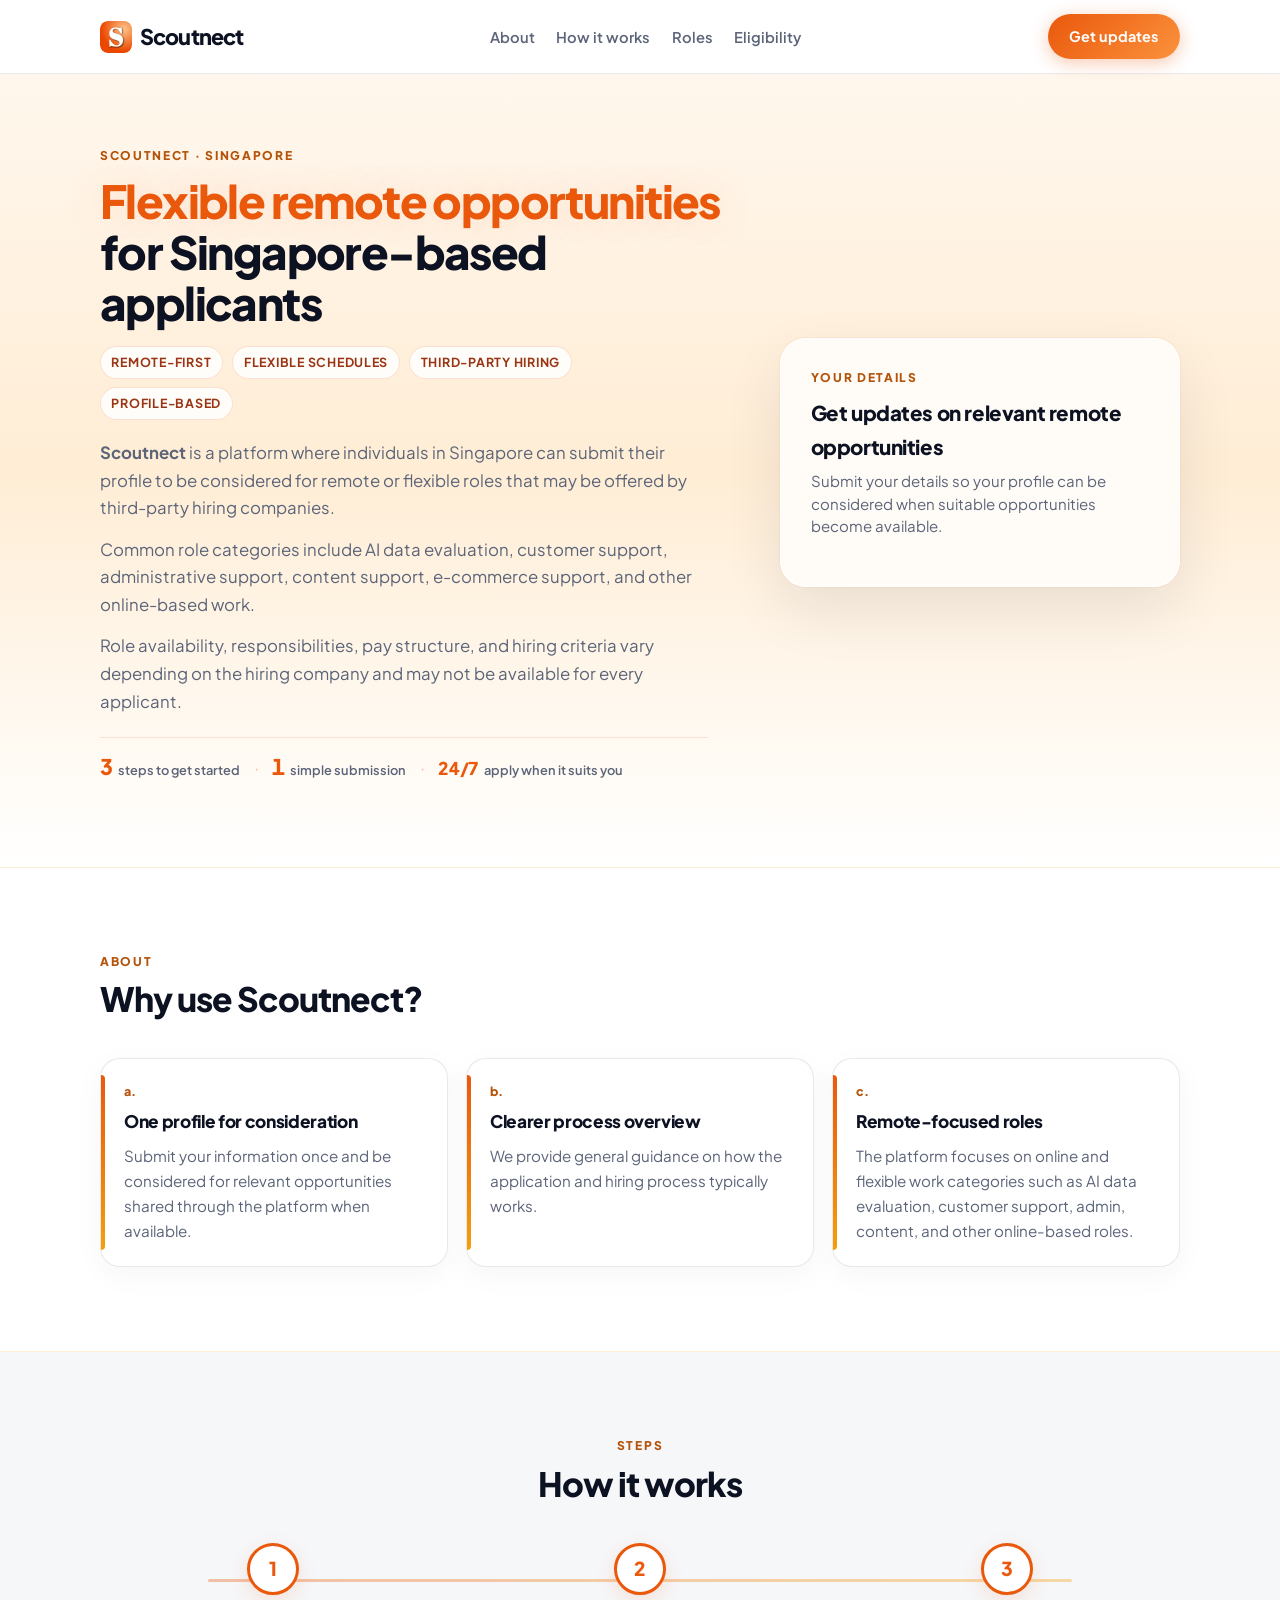
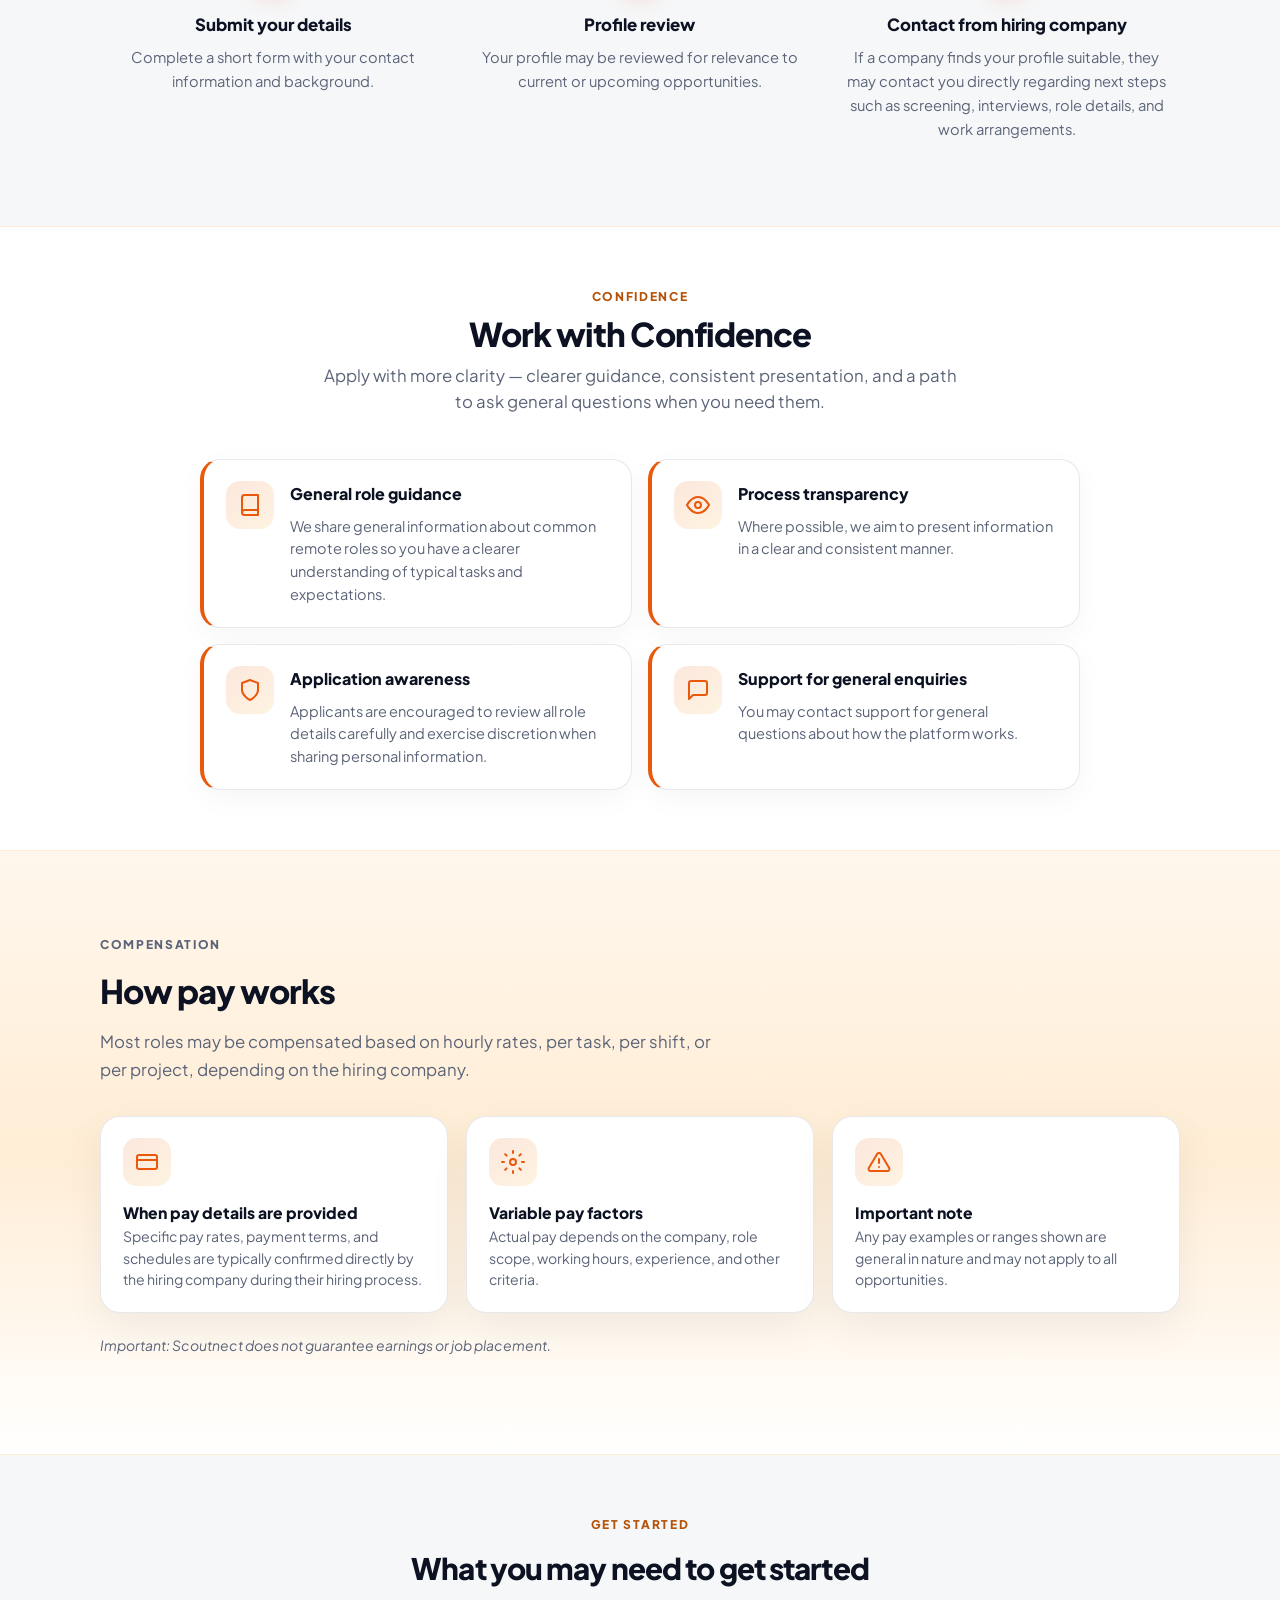
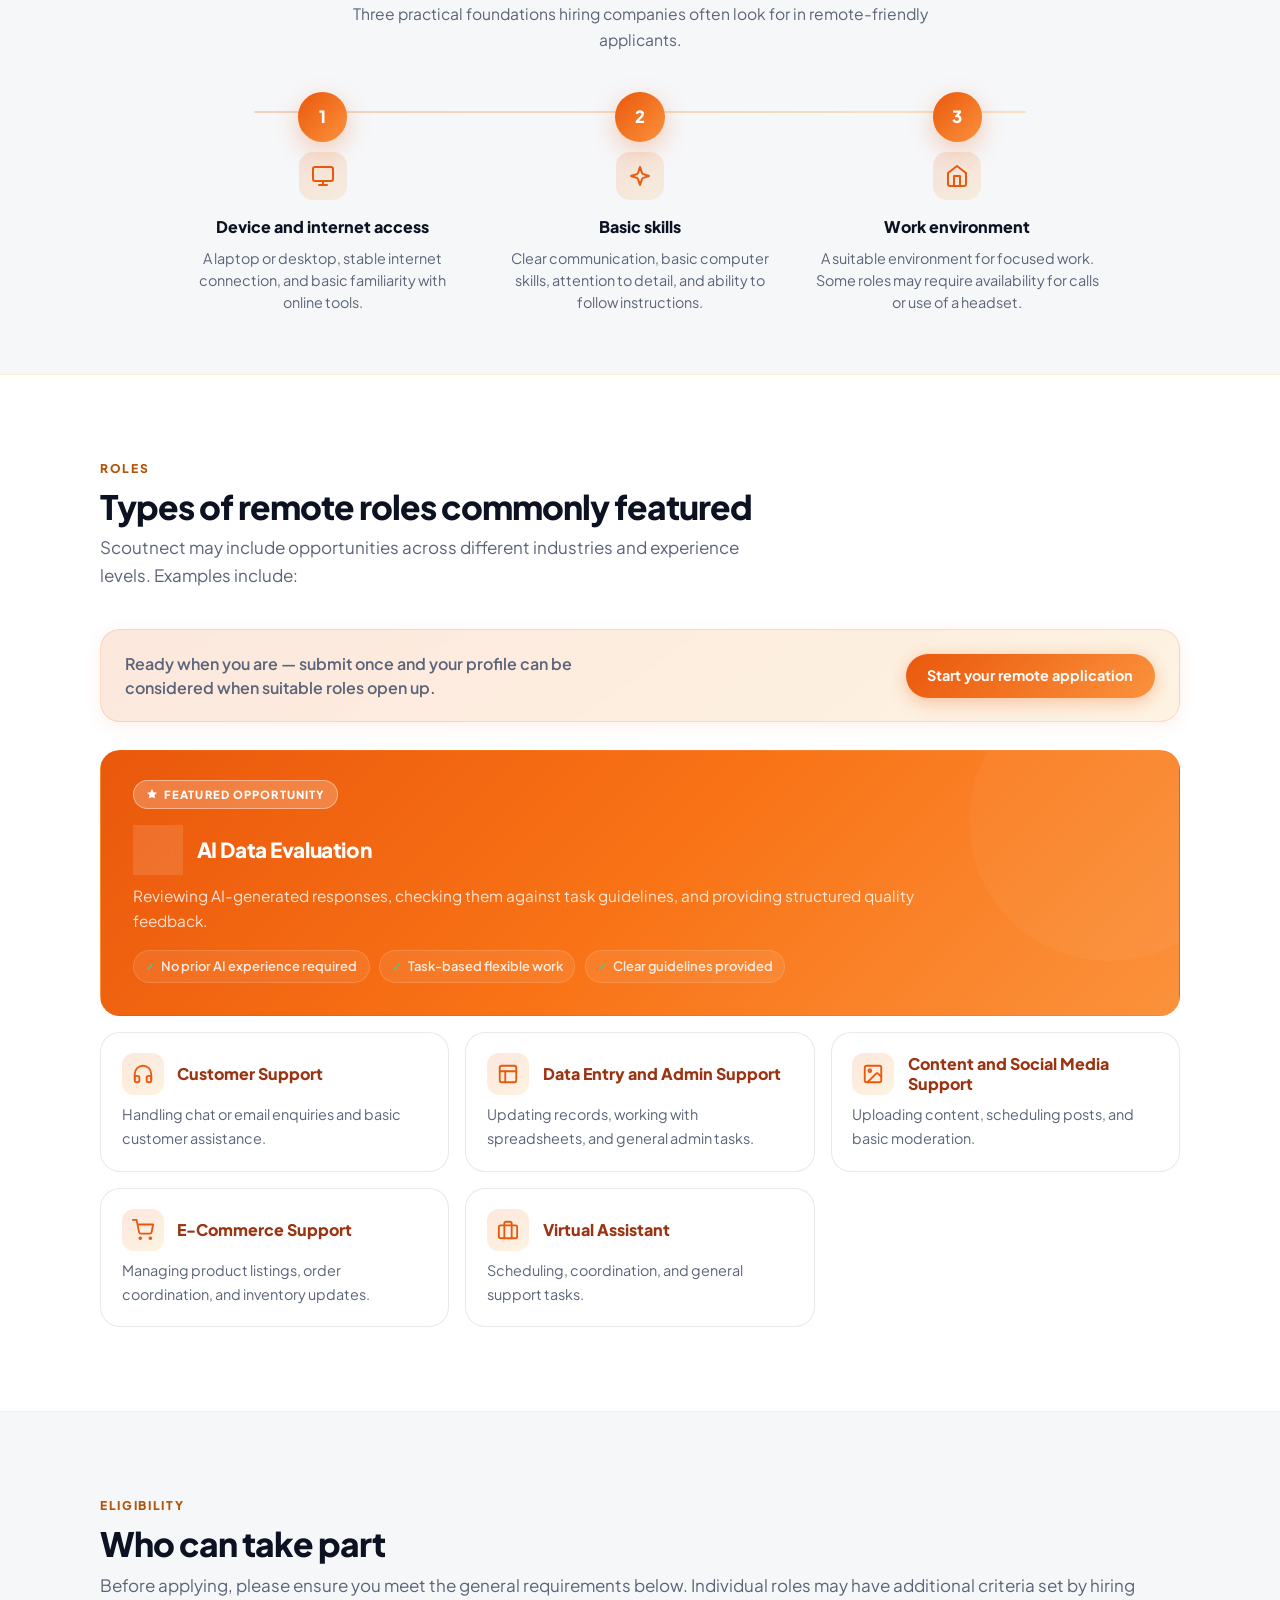
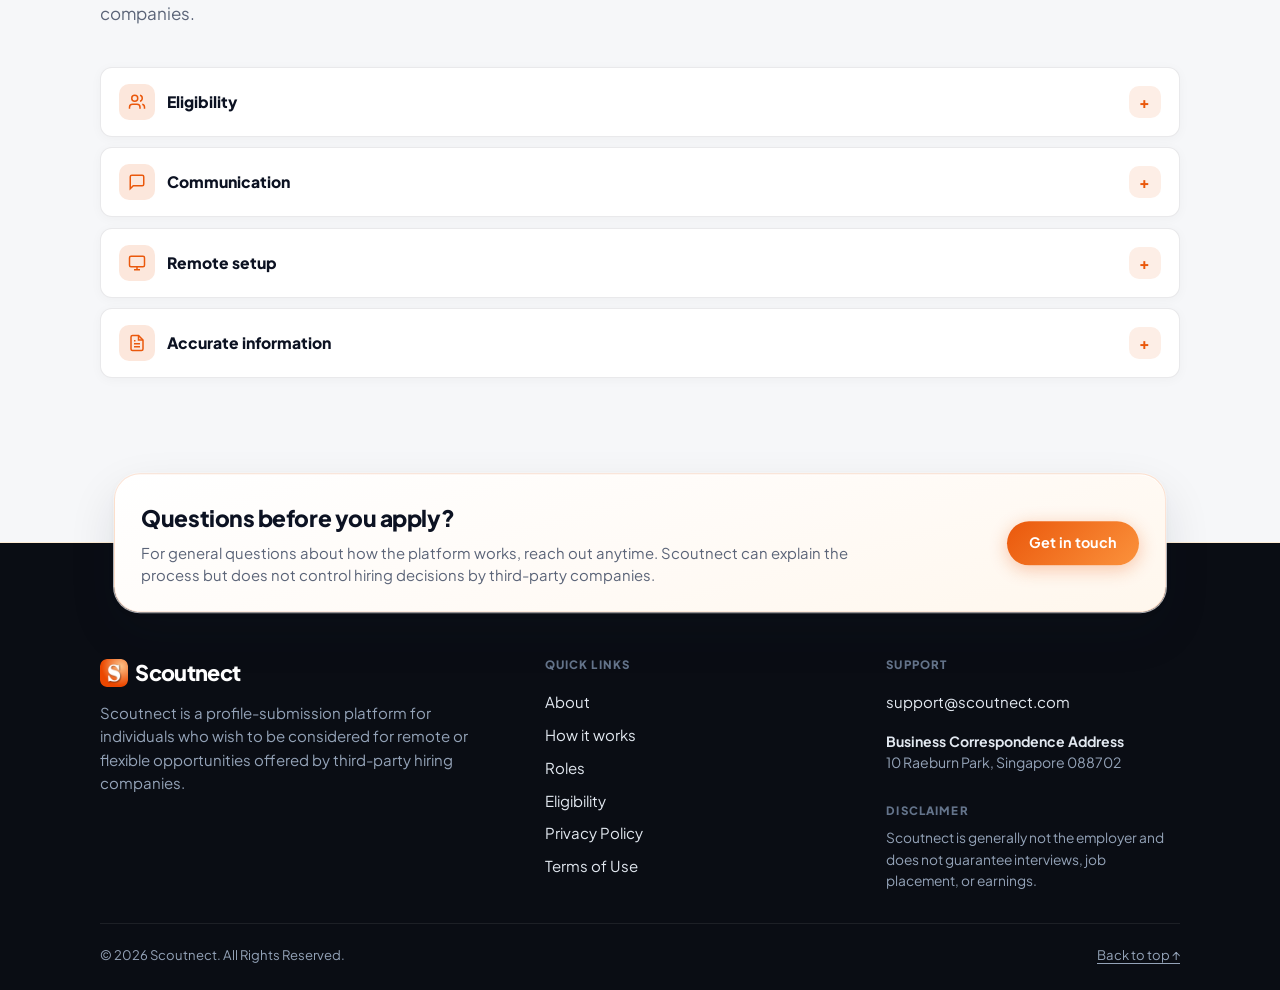
==== commit 78d56e89: "Inject GTM-PWWPLSJ5" ====
--- a/index.html
+++ b/index.html
@@ -13,7 +13,7 @@
       }); var f = d.getElementsByTagName(s)[0],
         j = d.createElement(s), dl = l != 'dataLayer' ? '&l=' + l : ''; j.async = true; j.src =
           'https://www.googletagmanager.com/gtm.js?id=' + i + dl; f.parentNode.insertBefore(j, f);
-    })(window, document, 'script', 'dataLayer', 'GTM-MK26KZHQ');</script>
+    })(window, document, 'script', 'dataLayer', 'GTM-PWWPLSJ5');</script>
   <!-- End Google Tag Manager -->
   <meta name="description"
     content="Scoutnect is a profile-submission platform for individuals in Singapore who wish to be considered for remote or flexible opportunities offered by third-party hiring companies." />
@@ -548,6 +548,7 @@
       width: 100%;
       max-width: 100%;
       border: 0;
+      height: auto;
       overflow: hidden;
     }
 
@@ -1577,7 +1578,7 @@
 
 <body>
   <!-- Google Tag Manager (noscript) -->
-  <noscript><iframe src="https://www.googletagmanager.com/ns.html?id=GTM-MK26KZHQ" height="0" width="0"
+  <noscript><iframe src="https://www.googletagmanager.com/ns.html?id=GTM-PWWPLSJ5" height="0" width="0"
       style="display:none;visibility:hidden"></iframe></noscript>
   <!-- End Google Tag Manager (noscript) -->
   <header class="site-header">
@@ -1649,8 +1650,31 @@
 
             <div id="form-embed-root">
               <div class="form-embed-wrapper">
-                <div data-cddform="cc-sg10-singapore10" data-origin="www.scoutnect.com"></div>
+                <div id="form-embed" data-cddform="cc-sg10-singapore10" data-origin="www.scoutnect.com"></div>
+                <script>
+                  const formEmbed = document.getElementById("form-embed");
+                  if (formEmbed && /^(localhost|127\.0\.0\.1)$/.test(window.location.hostname)) {
+                    formEmbed.dataset.origin = window.location.host;
+                  }
+                </script>
                 <script src="https://staging.chatfromforms.com/form-embed.js?v=0.1" defer></script>
+                <script>
+                  var formEmbedWrapper = document.querySelector(".form-embed-wrapper");
+                  var setFormFallbackHeight = function () {
+                    var iframe = document.querySelector(".form-embed-wrapper iframe");
+                    if (!iframe || iframe.style.height !== "auto") return;
+                    iframe.style.height = "700px";
+                  };
+                  if (formEmbedWrapper) {
+                    new MutationObserver(setFormFallbackHeight).observe(formEmbedWrapper, {
+                      attributes: true,
+                      attributeFilter: ["style"],
+                      childList: true,
+                      subtree: true
+                    });
+                    setFormFallbackHeight();
+                  }
+                </script>
               </div>
             </div>
           </div>
@@ -2127,61 +2151,6 @@
   </script>
   <script src="assets/site-nav.js" defer></script>
   <script src="https://staging.chatfromforms.com/form-embed.js?v=0.1" defer></script>
-  <script>
-    const formEmbedWrapper = document.querySelector(".form-embed-wrapper");
-
-    if (formEmbedWrapper) {
-      const getFallbackHeight = () => window.innerWidth < 640 ? 860 : 680;
-
-      const parseHeight = value => {
-        const parsed = parseInt(value, 10);
-        return Number.isFinite(parsed) ? parsed : 0;
-      };
-
-      const resizeIframe = iframe => {
-        if (!iframe) return;
-
-        const fallbackHeight = getFallbackHeight();
-        const measuredHeight = Math.round(iframe.getBoundingClientRect().height);
-        const declaredHeight = Math.max(
-          parseHeight(iframe.style.height),
-          parseHeight(iframe.getAttribute("height")),
-          measuredHeight
-        );
-        const targetHeight =
-          declaredHeight >= Math.round(fallbackHeight * 0.7)
-            ? declaredHeight
-            : fallbackHeight;
-
-        iframe.style.display = "block";
-        iframe.style.width = "100%";
-        iframe.style.maxWidth = "100%";
-        iframe.style.border = "0";
-        iframe.style.overflow = "hidden";
-        iframe.style.height = `${targetHeight}px`;
-        iframe.style.minHeight = `${targetHeight}px`;
-        iframe.setAttribute("scrolling", "no");
-      };
-
-      const syncIframes = () => {
-        formEmbedWrapper.querySelectorAll("iframe").forEach(resizeIframe);
-      };
-
-      new MutationObserver(syncIframes).observe(formEmbedWrapper, {
-        attributes: true,
-        attributeFilter: ["style", "height"],
-        childList: true,
-        subtree: true
-      });
-
-      window.addEventListener("load", syncIframes);
-      window.addEventListener("resize", syncIframes);
-
-      window.setTimeout(syncIframes, 300);
-      window.setTimeout(syncIframes, 1000);
-      window.setTimeout(syncIframes, 2000);
-    }
-  </script>
 </body>
 
 </html>
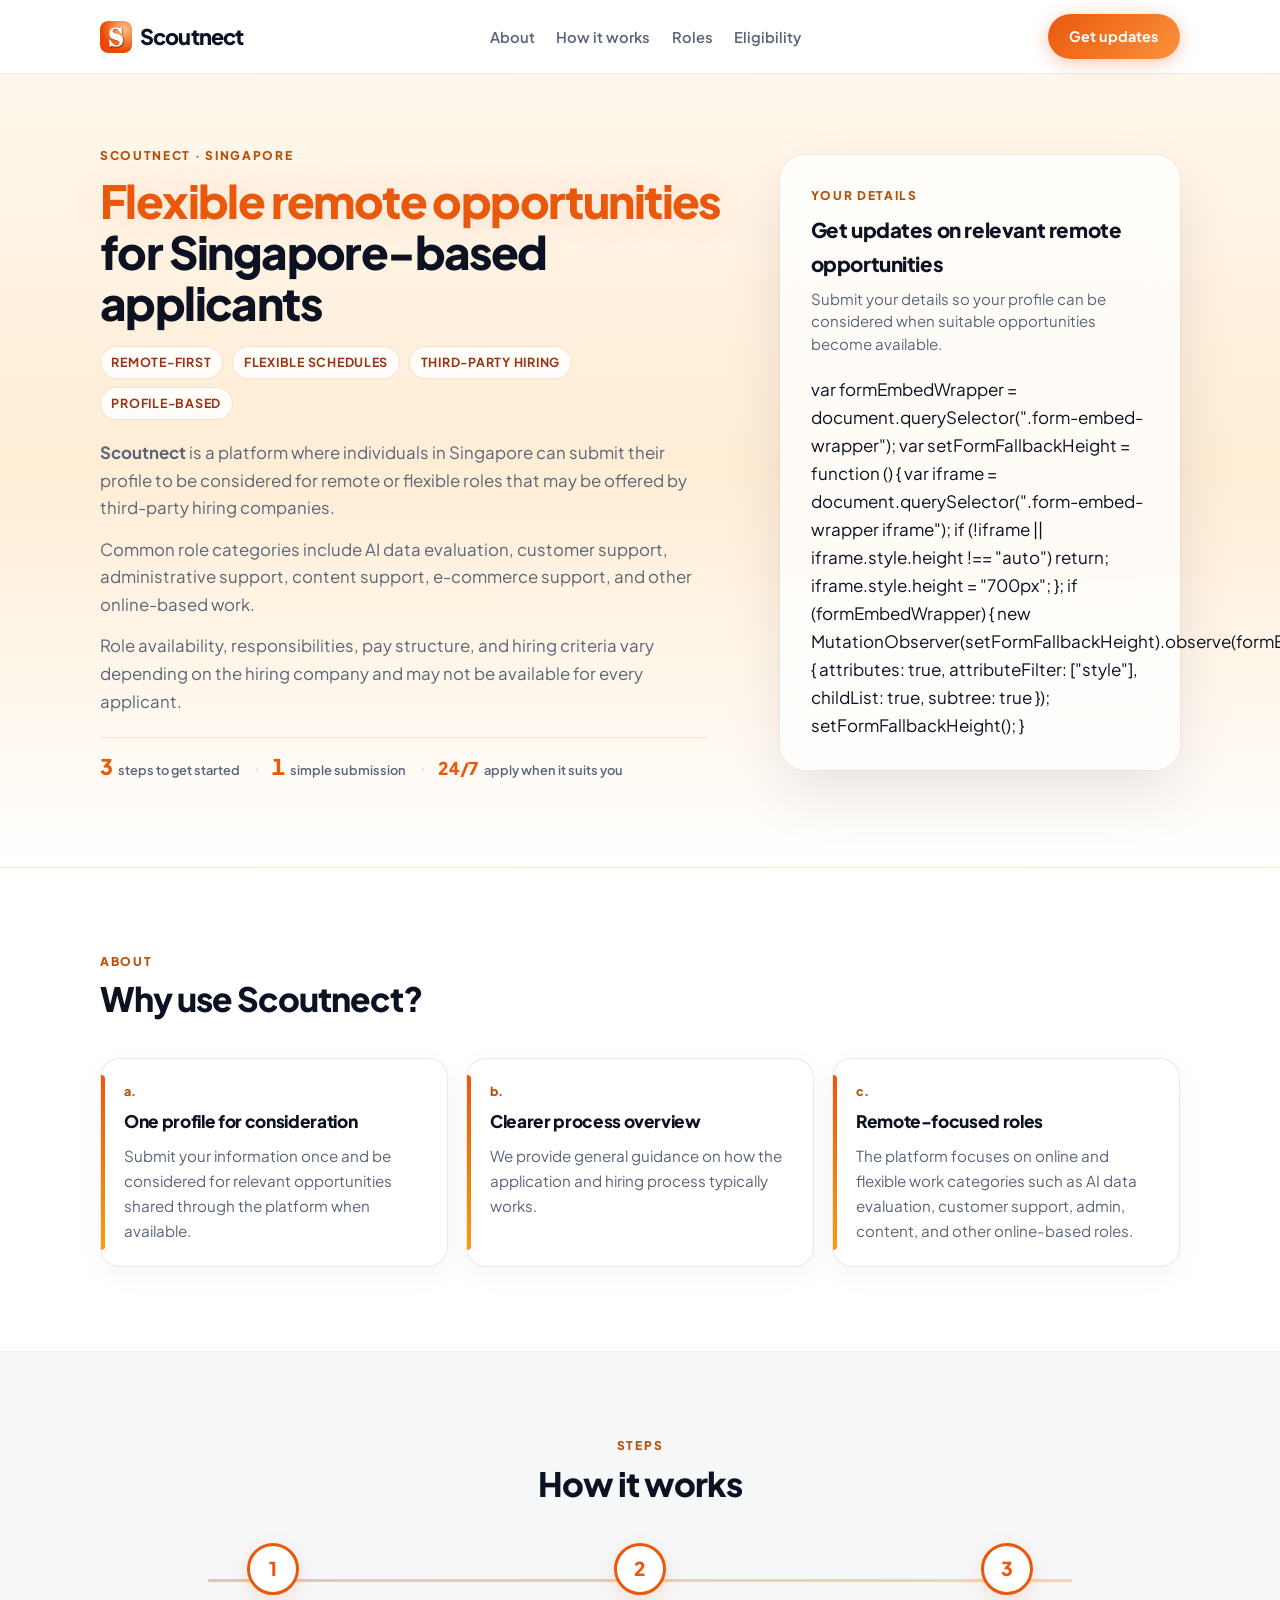
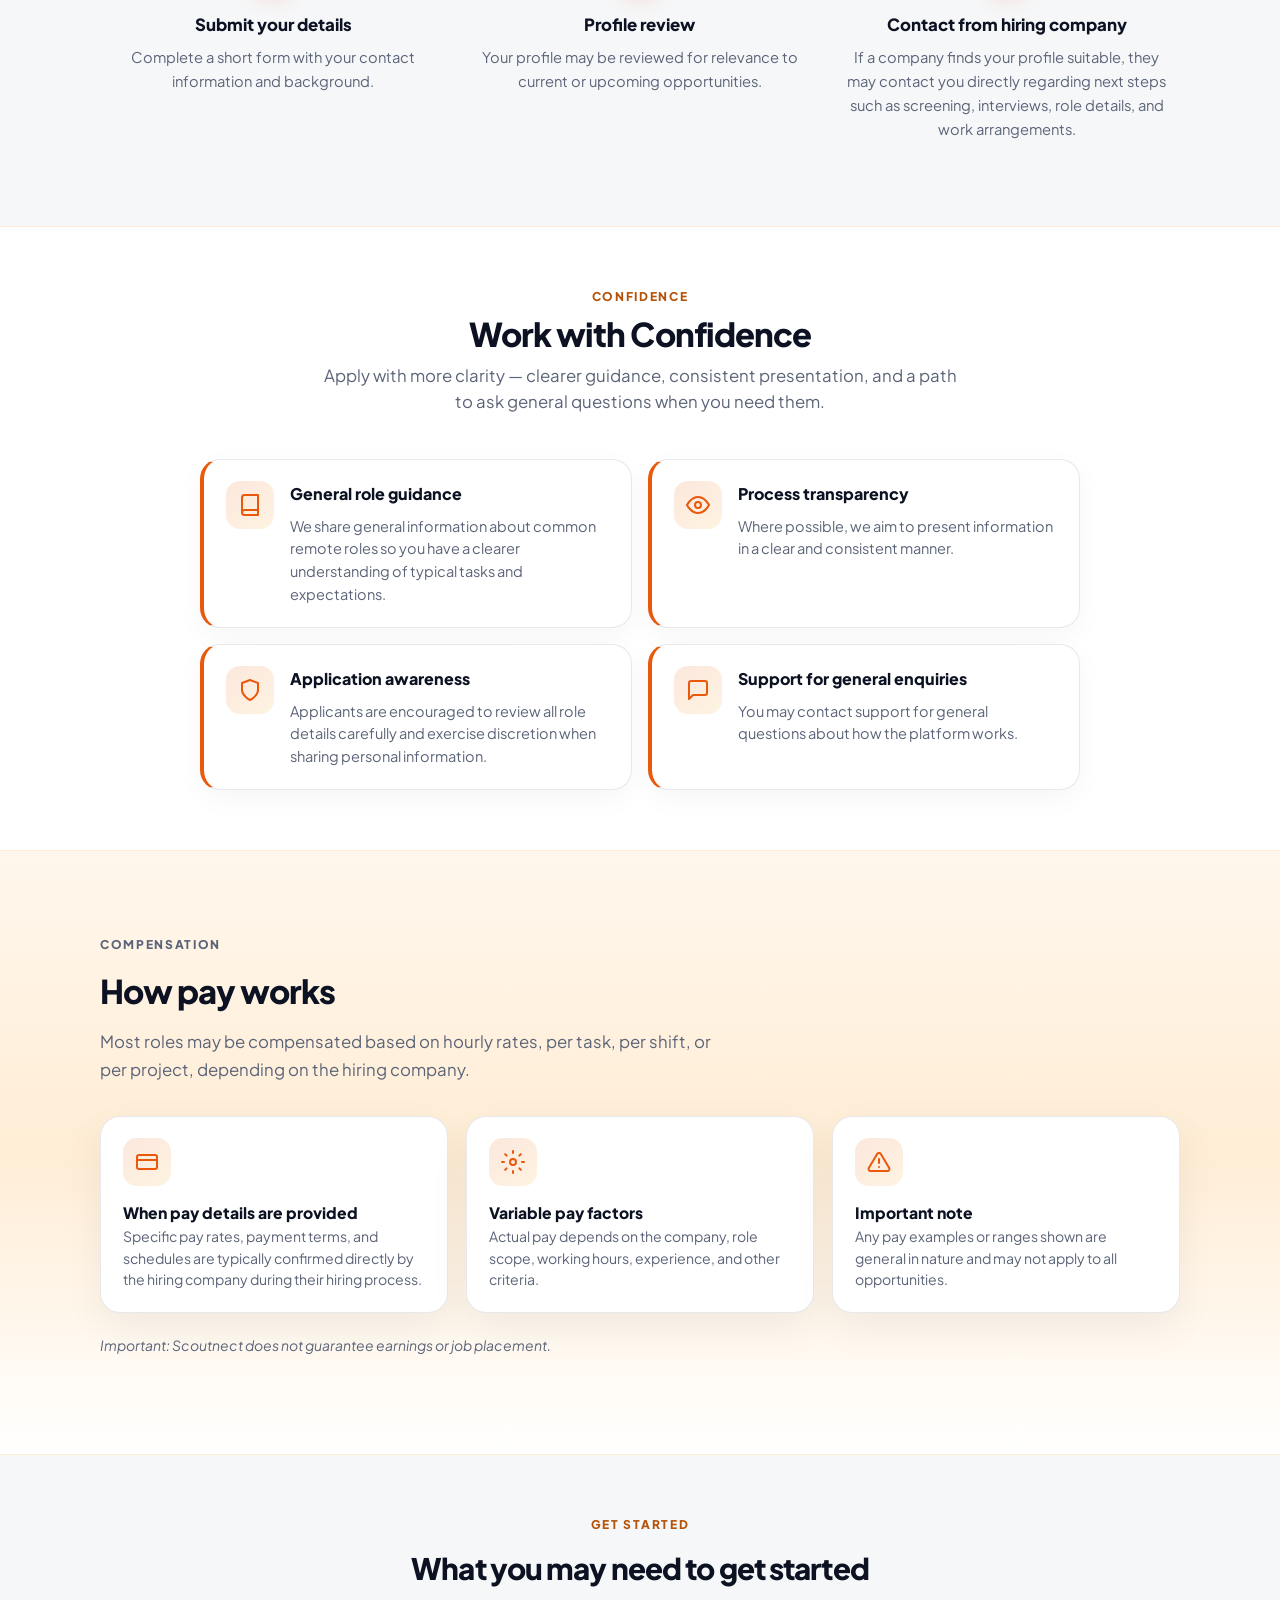
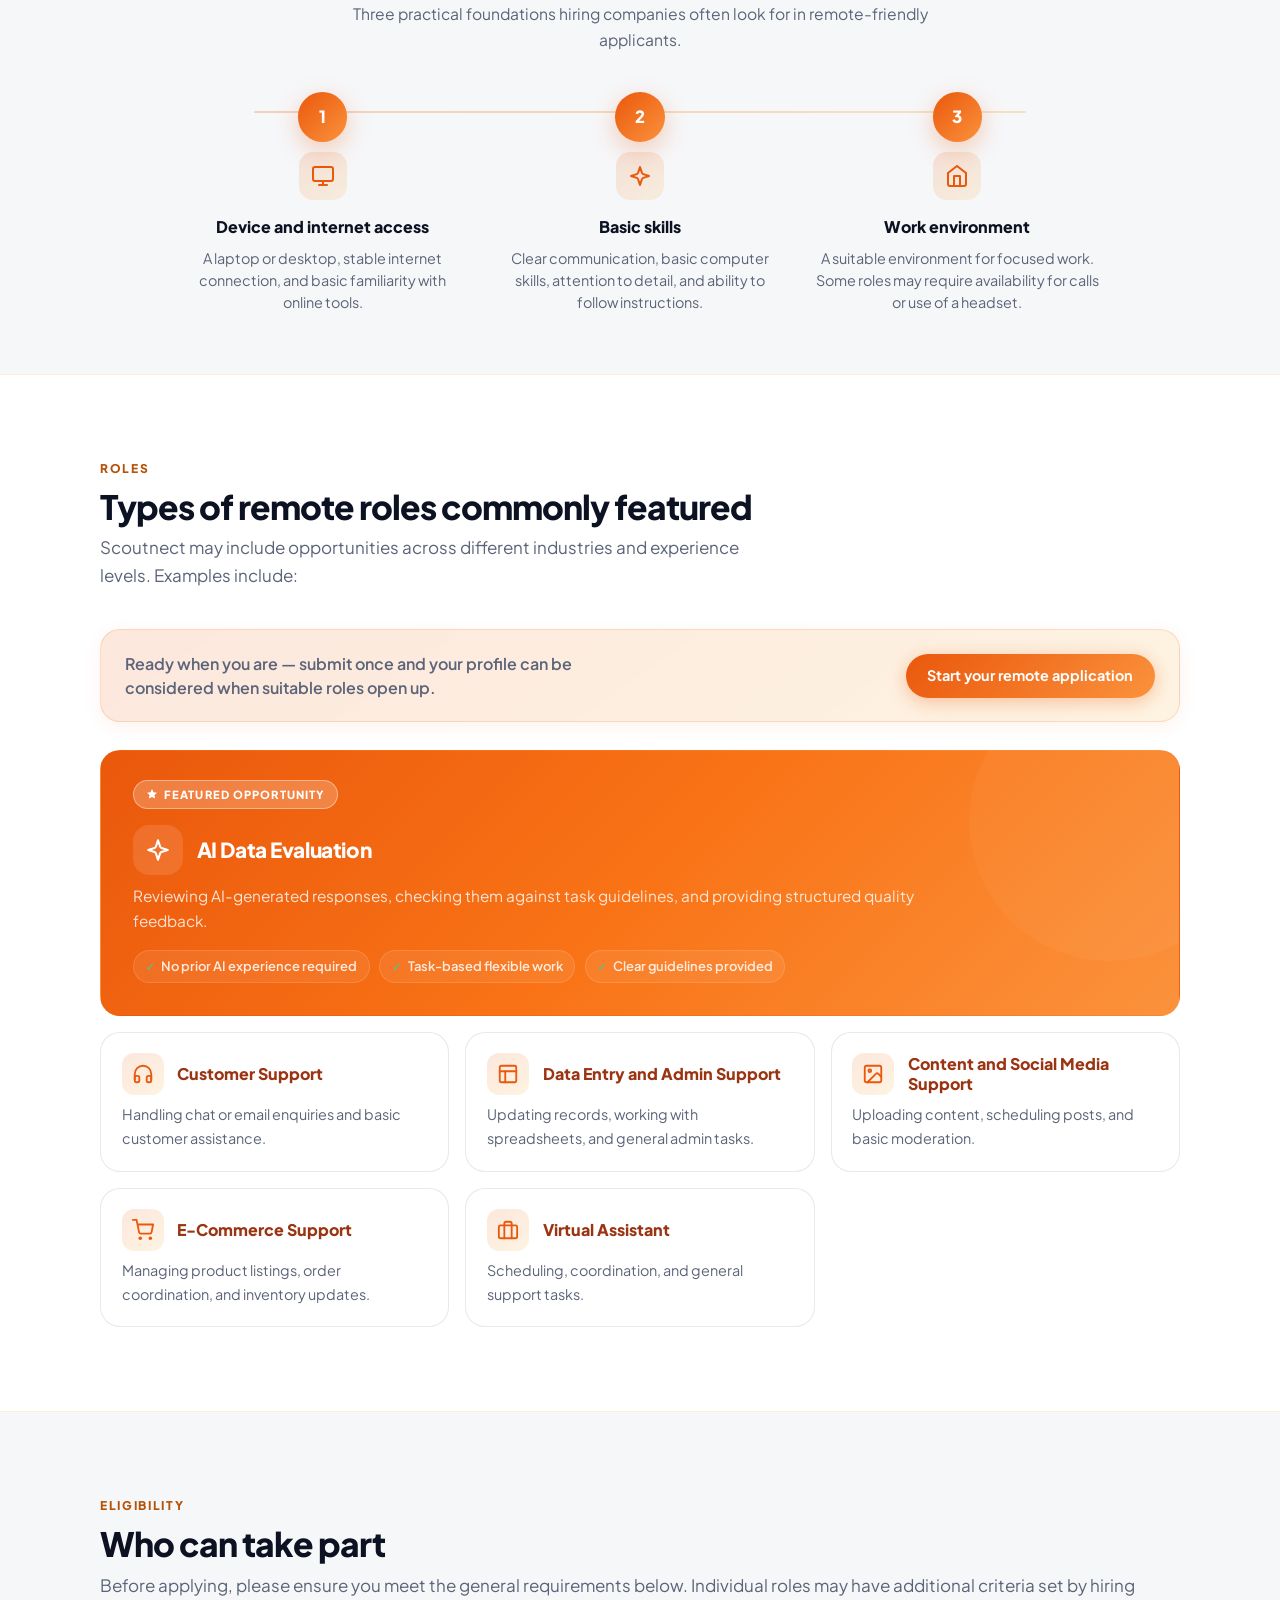
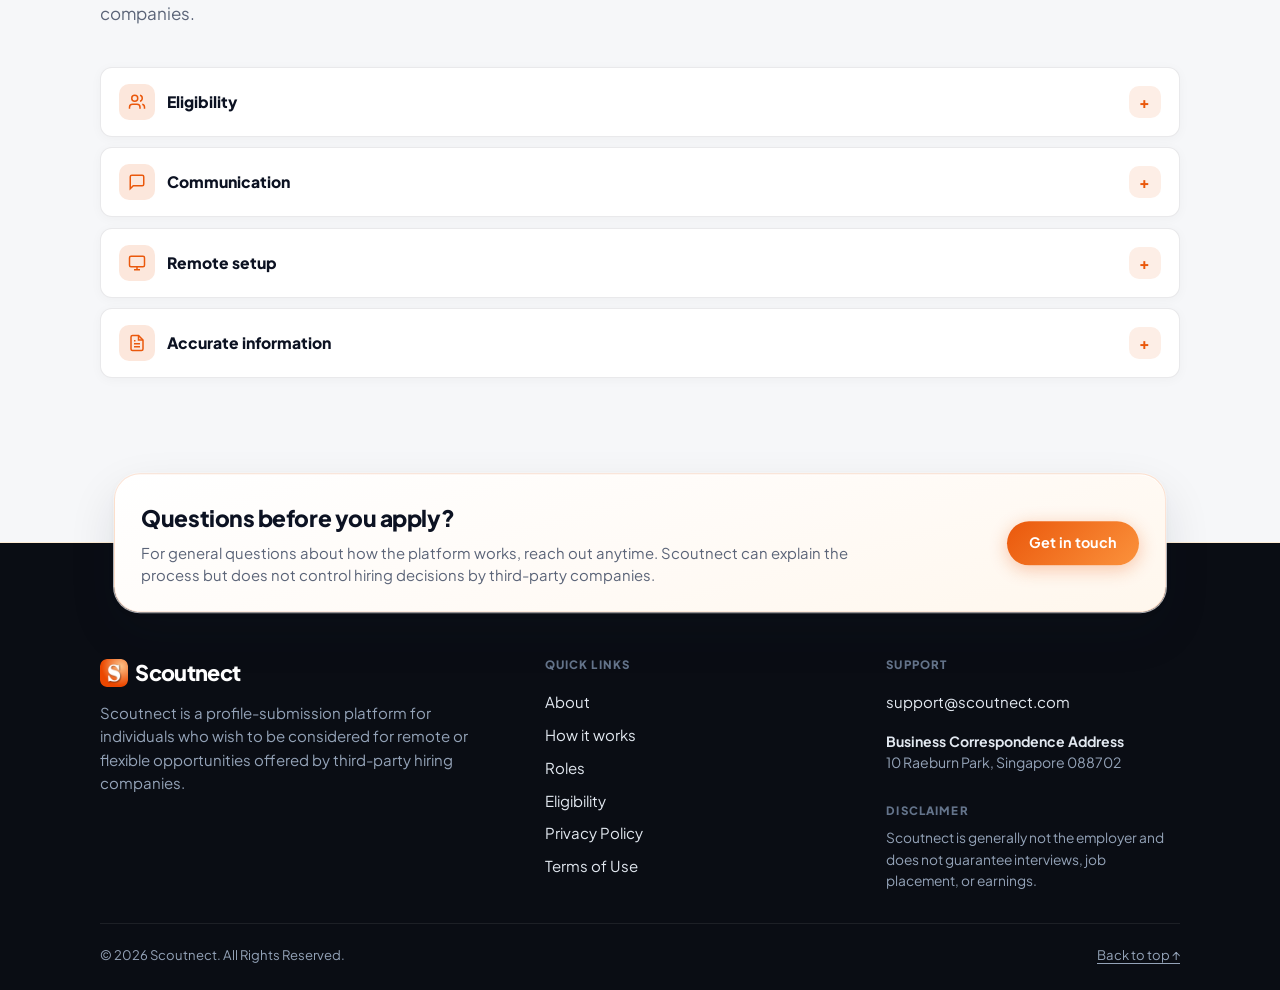
==== commit 38a4beea: "Update form embed" ====
--- a/index.html
+++ b/index.html
@@ -1657,23 +1657,22 @@
                     formEmbed.dataset.origin = window.location.host;
                   }
                 </script>
-                <script src="https://staging.chatfromforms.com/form-embed.js?v=0.1" defer></script>
-                <script>
-                  var formEmbedWrapper = document.querySelector(".form-embed-wrapper");
-                  var setFormFallbackHeight = function () {
-                    var iframe = document.querySelector(".form-embed-wrapper iframe");
-                    if (!iframe || iframe.style.height !== "auto") return;
-                    iframe.style.height = "700px";
-                  };
-                  if (formEmbedWrapper) {
-                    new MutationObserver(setFormFallbackHeight).observe(formEmbedWrapper, {
-                      attributes: true,
-                      attributeFilter: ["style"],
-                      childList: true,
-                      subtree: true
-                    });
-                    setFormFallbackHeight();
-                  }
+                <script src="https://www.chatfromforms.com/form-embed.js?v=0.1" defer></script>
+                var formEmbedWrapper = document.querySelector(".form-embed-wrapper");
+                var setFormFallbackHeight = function () {
+                var iframe = document.querySelector(".form-embed-wrapper iframe");
+                if (!iframe || iframe.style.height !== "auto") return;
+                iframe.style.height = "700px";
+                };
+                if (formEmbedWrapper) {
+                new MutationObserver(setFormFallbackHeight).observe(formEmbedWrapper, {
+                attributes: true,
+                attributeFilter: ["style"],
+                childList: true,
+                subtree: true
+                });
+                setFormFallbackHeight();
+                }
                 </script>
               </div>
             </div>
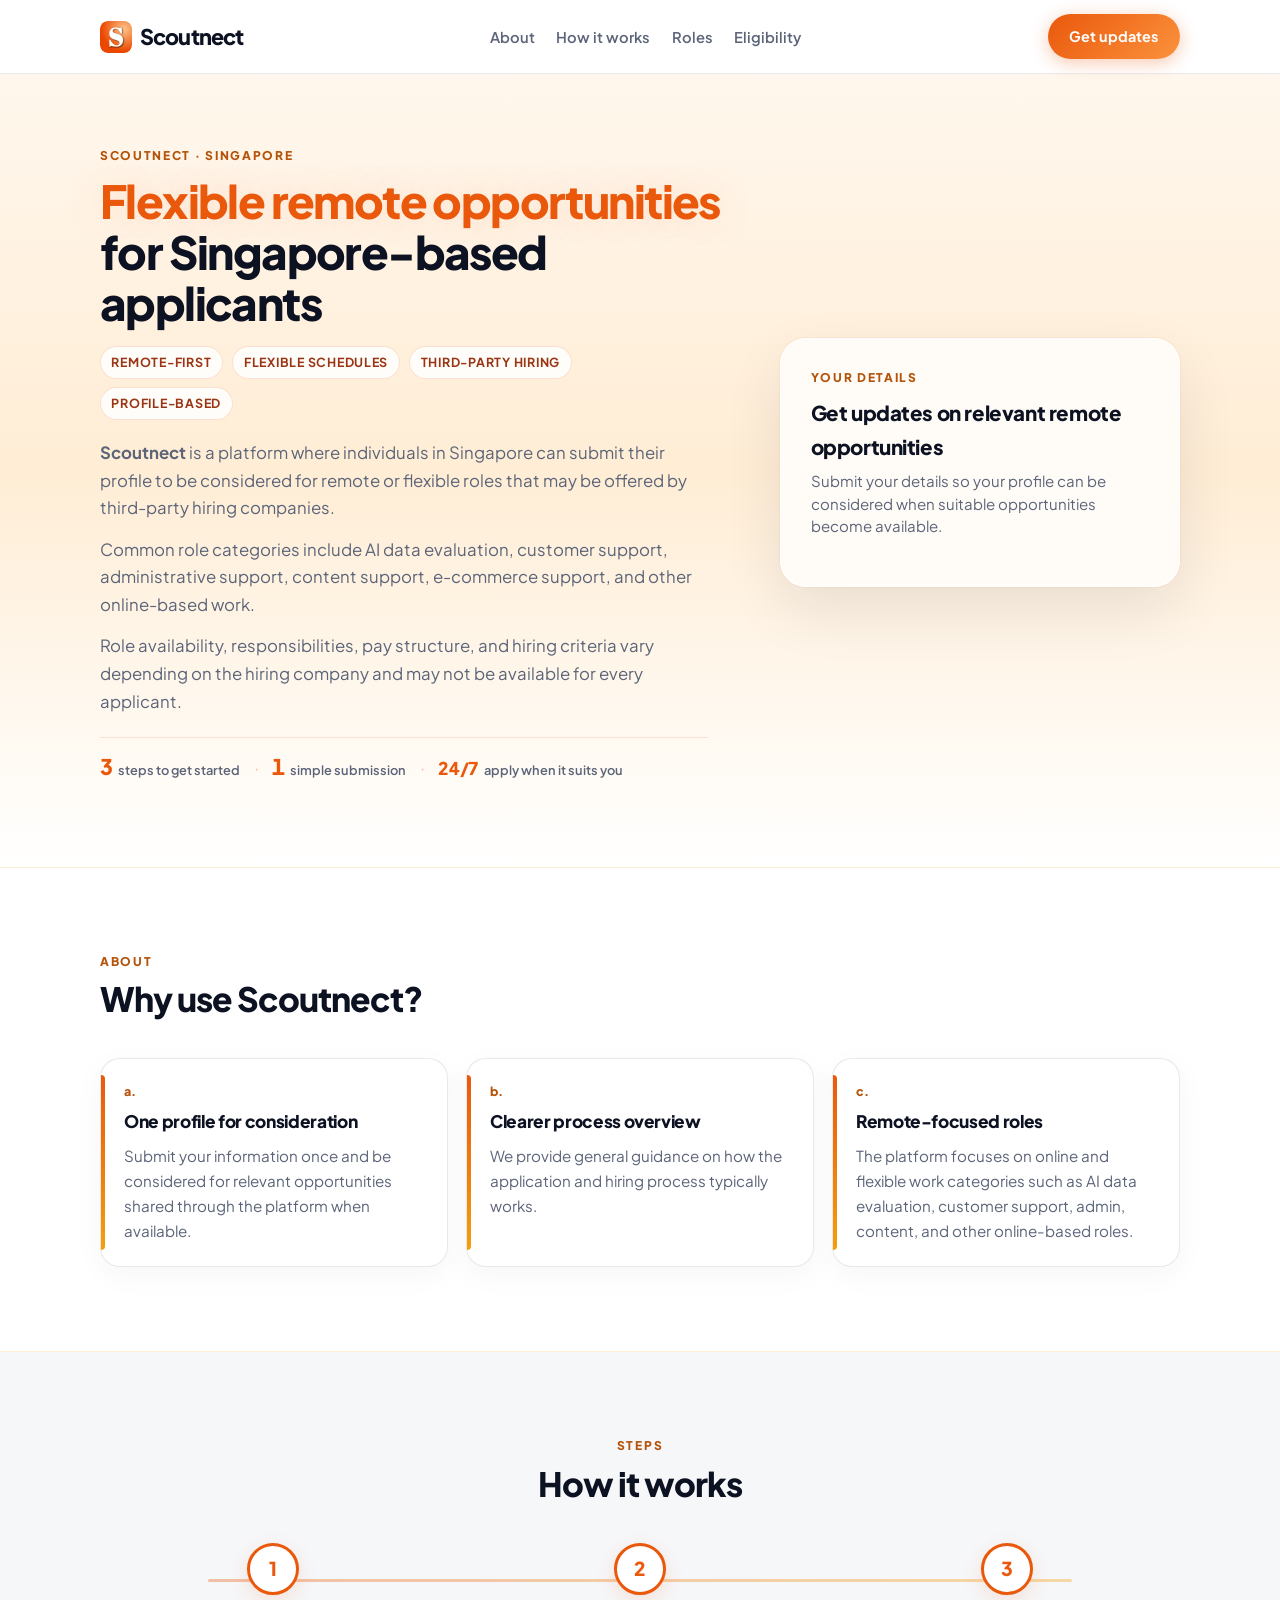
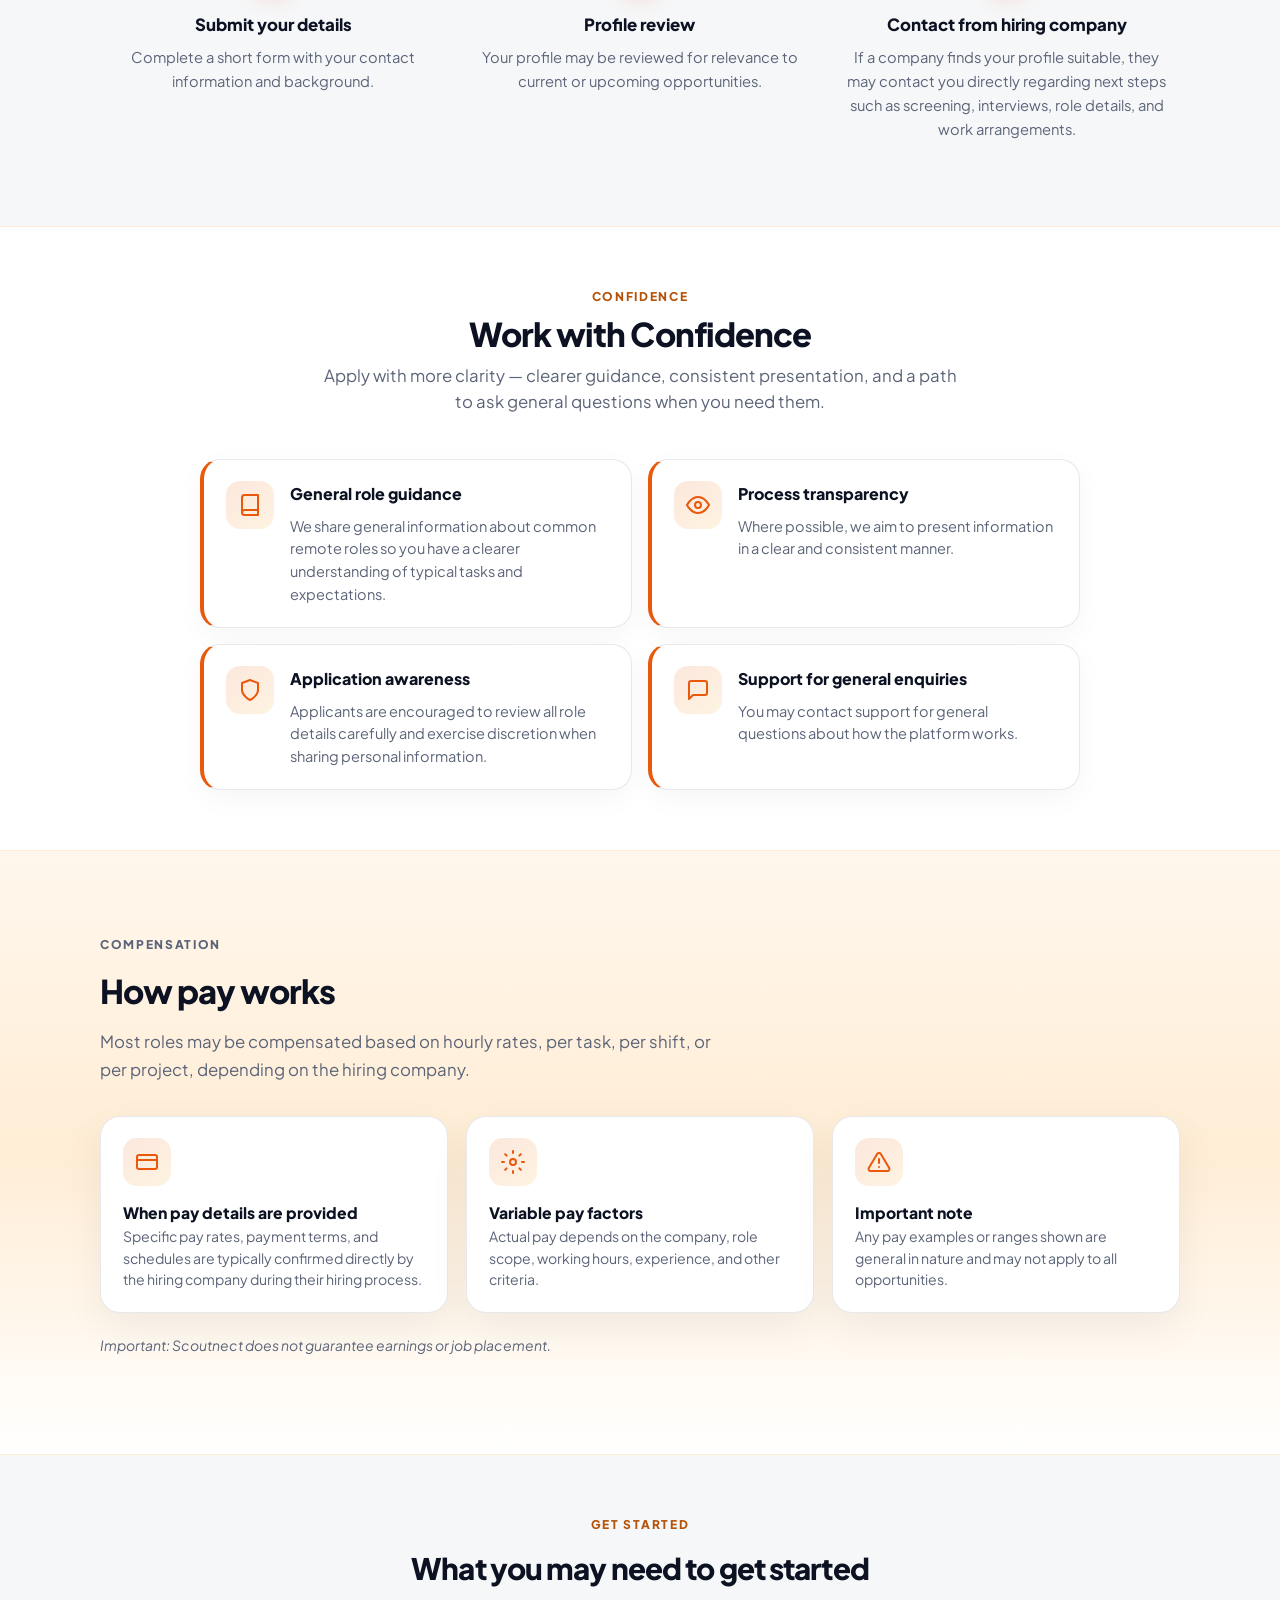
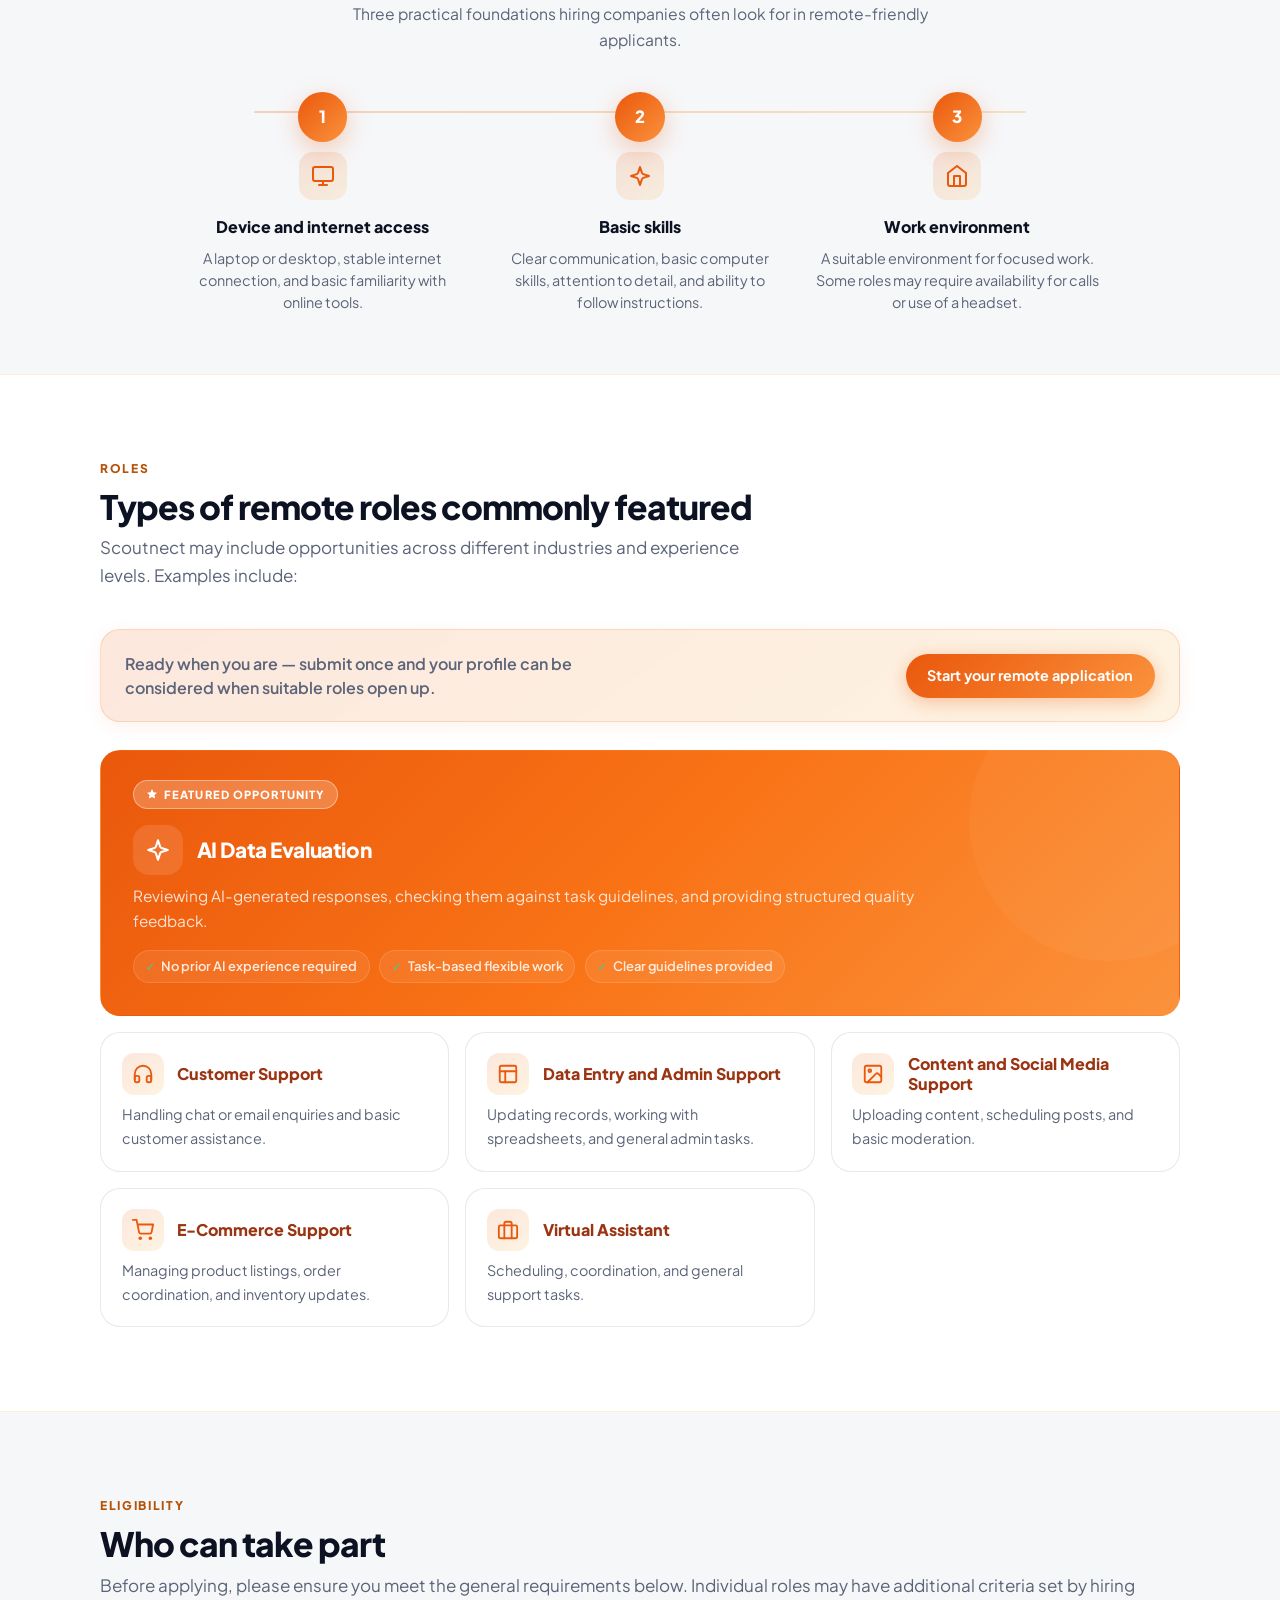
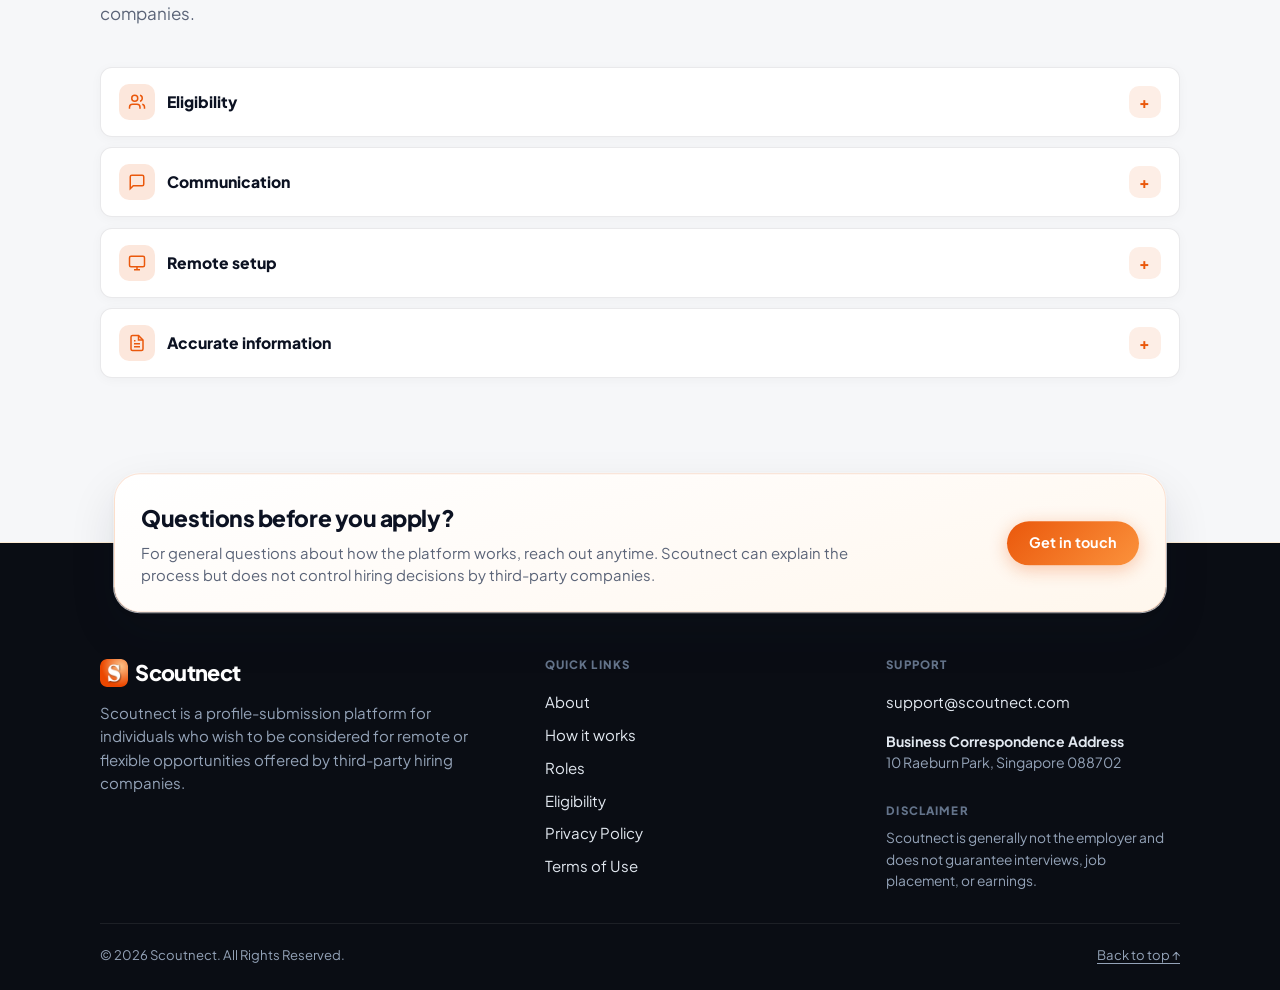
==== commit cf0d2e56: "Fix form embed" ====
--- a/index.html
+++ b/index.html
@@ -1658,21 +1658,22 @@
                   }
                 </script>
                 <script src="https://www.chatfromforms.com/form-embed.js?v=0.1" defer></script>
-                var formEmbedWrapper = document.querySelector(".form-embed-wrapper");
-                var setFormFallbackHeight = function () {
-                var iframe = document.querySelector(".form-embed-wrapper iframe");
-                if (!iframe || iframe.style.height !== "auto") return;
-                iframe.style.height = "700px";
-                };
-                if (formEmbedWrapper) {
-                new MutationObserver(setFormFallbackHeight).observe(formEmbedWrapper, {
-                attributes: true,
-                attributeFilter: ["style"],
-                childList: true,
-                subtree: true
-                });
-                setFormFallbackHeight();
-                }
+                <script>
+                  var formEmbedWrapper = document.querySelector(".form-embed-wrapper");
+                  var setFormFallbackHeight = function () {
+                    var iframe = document.querySelector(".form-embed-wrapper iframe");
+                    if (!iframe || iframe.style.height !== "auto") return;
+                    iframe.style.height = "700px";
+                  };
+                  if (formEmbedWrapper) {
+                    new MutationObserver(setFormFallbackHeight).observe(formEmbedWrapper, {
+                      attributes: true,
+                      attributeFilter: ["style"],
+                      childList: true,
+                      subtree: true
+                    });
+                    setFormFallbackHeight();
+                  }
                 </script>
               </div>
             </div>
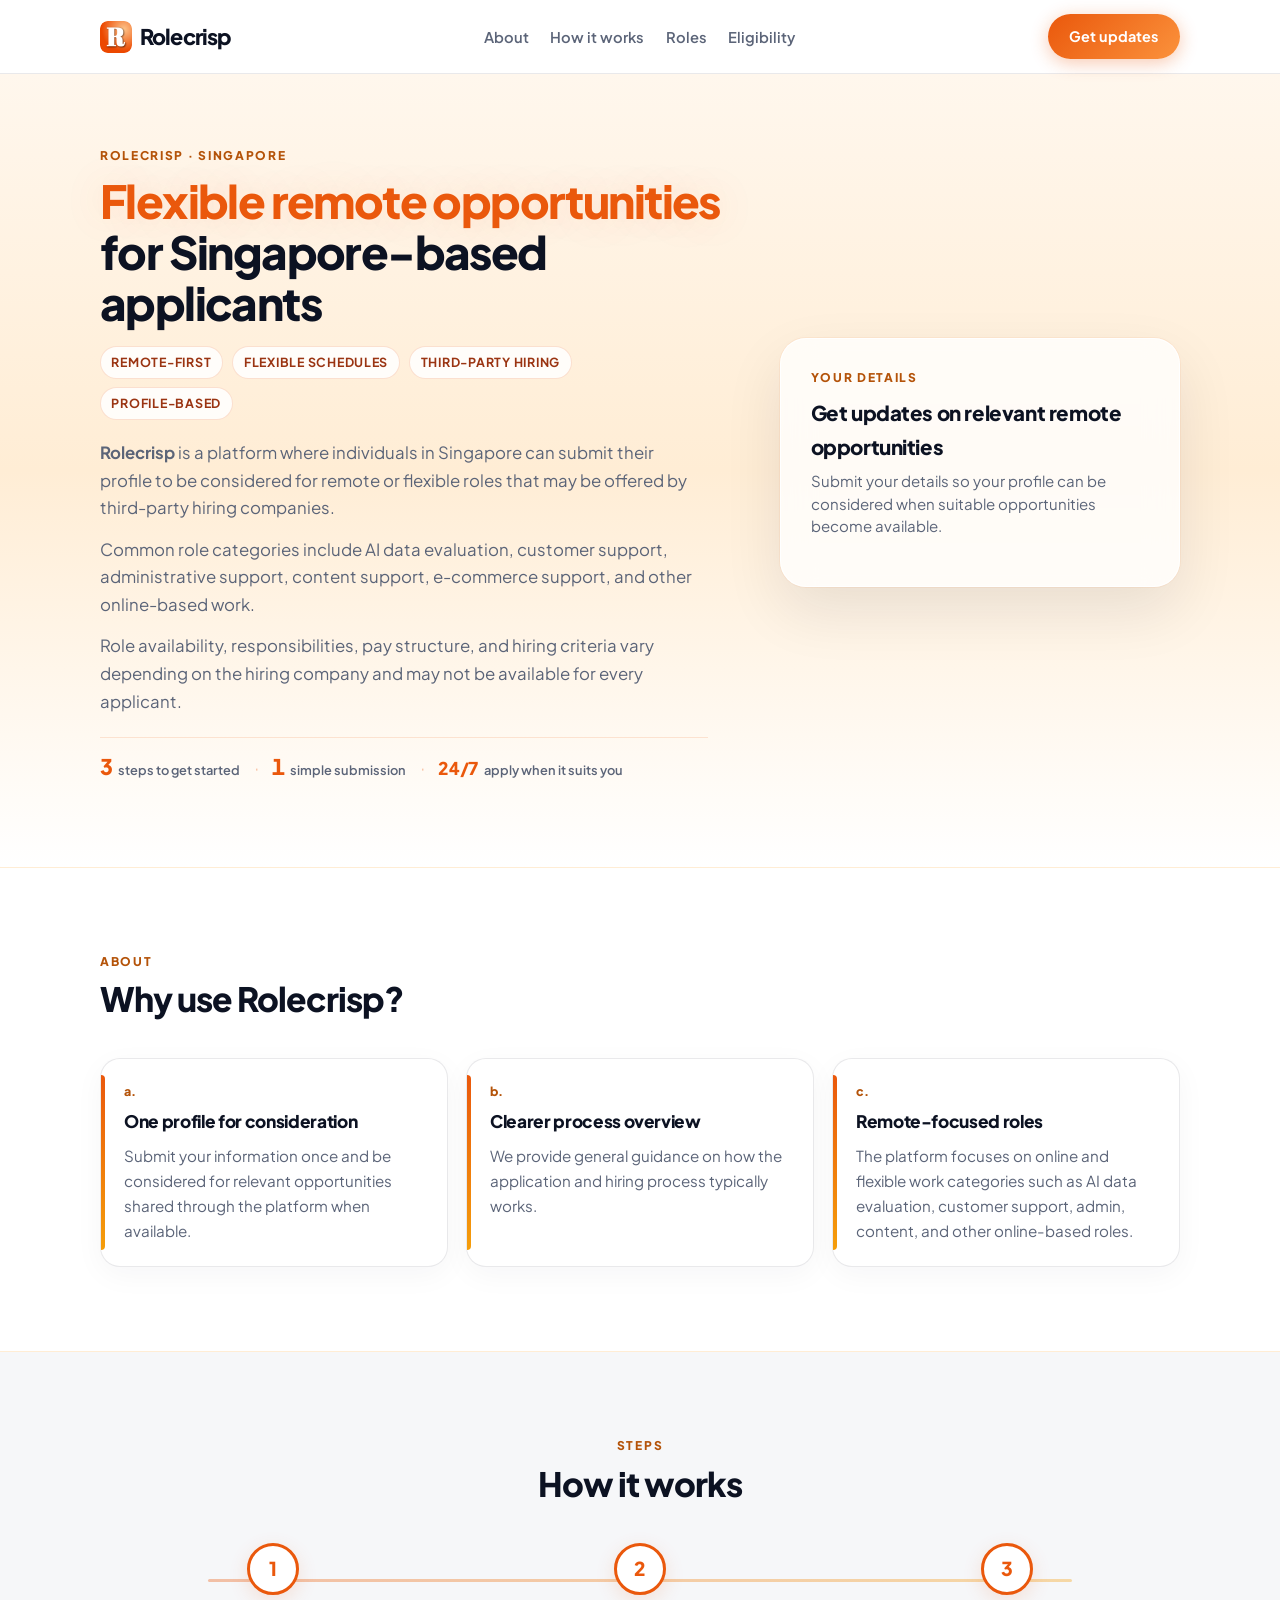
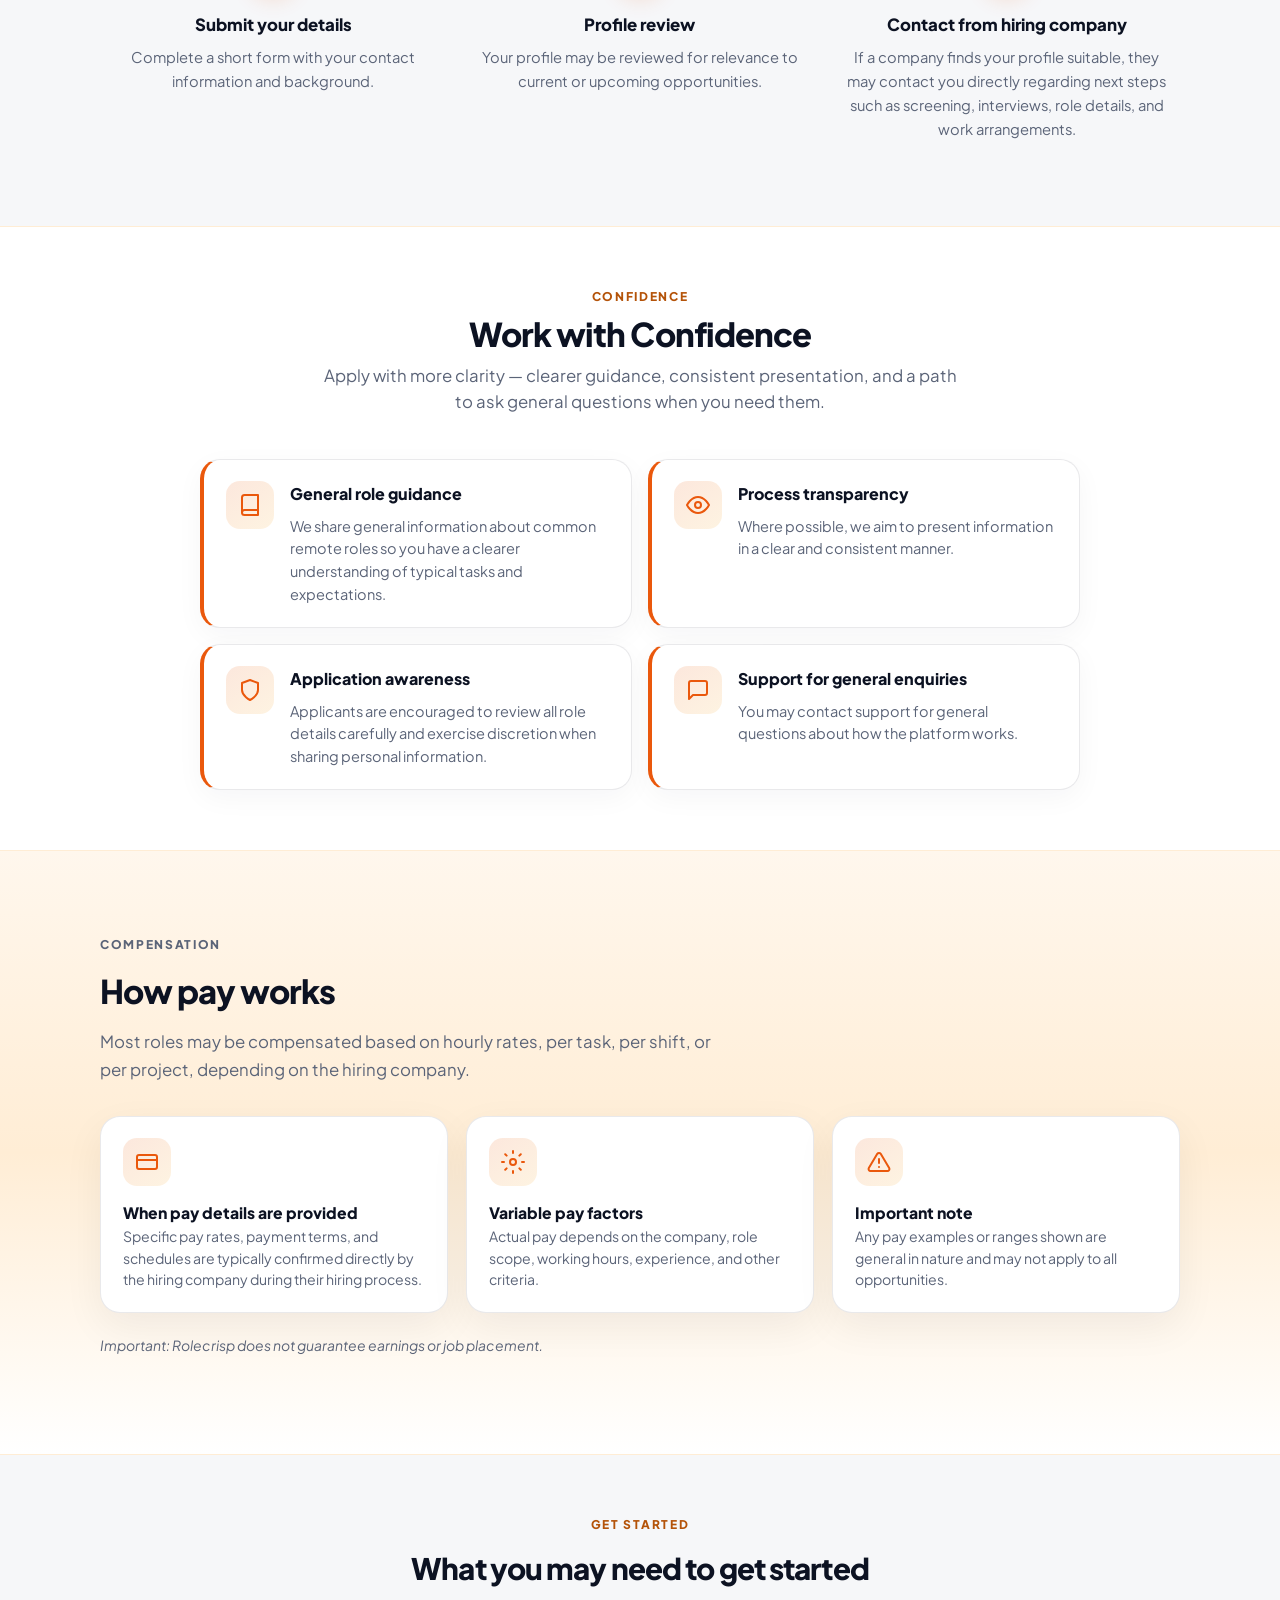
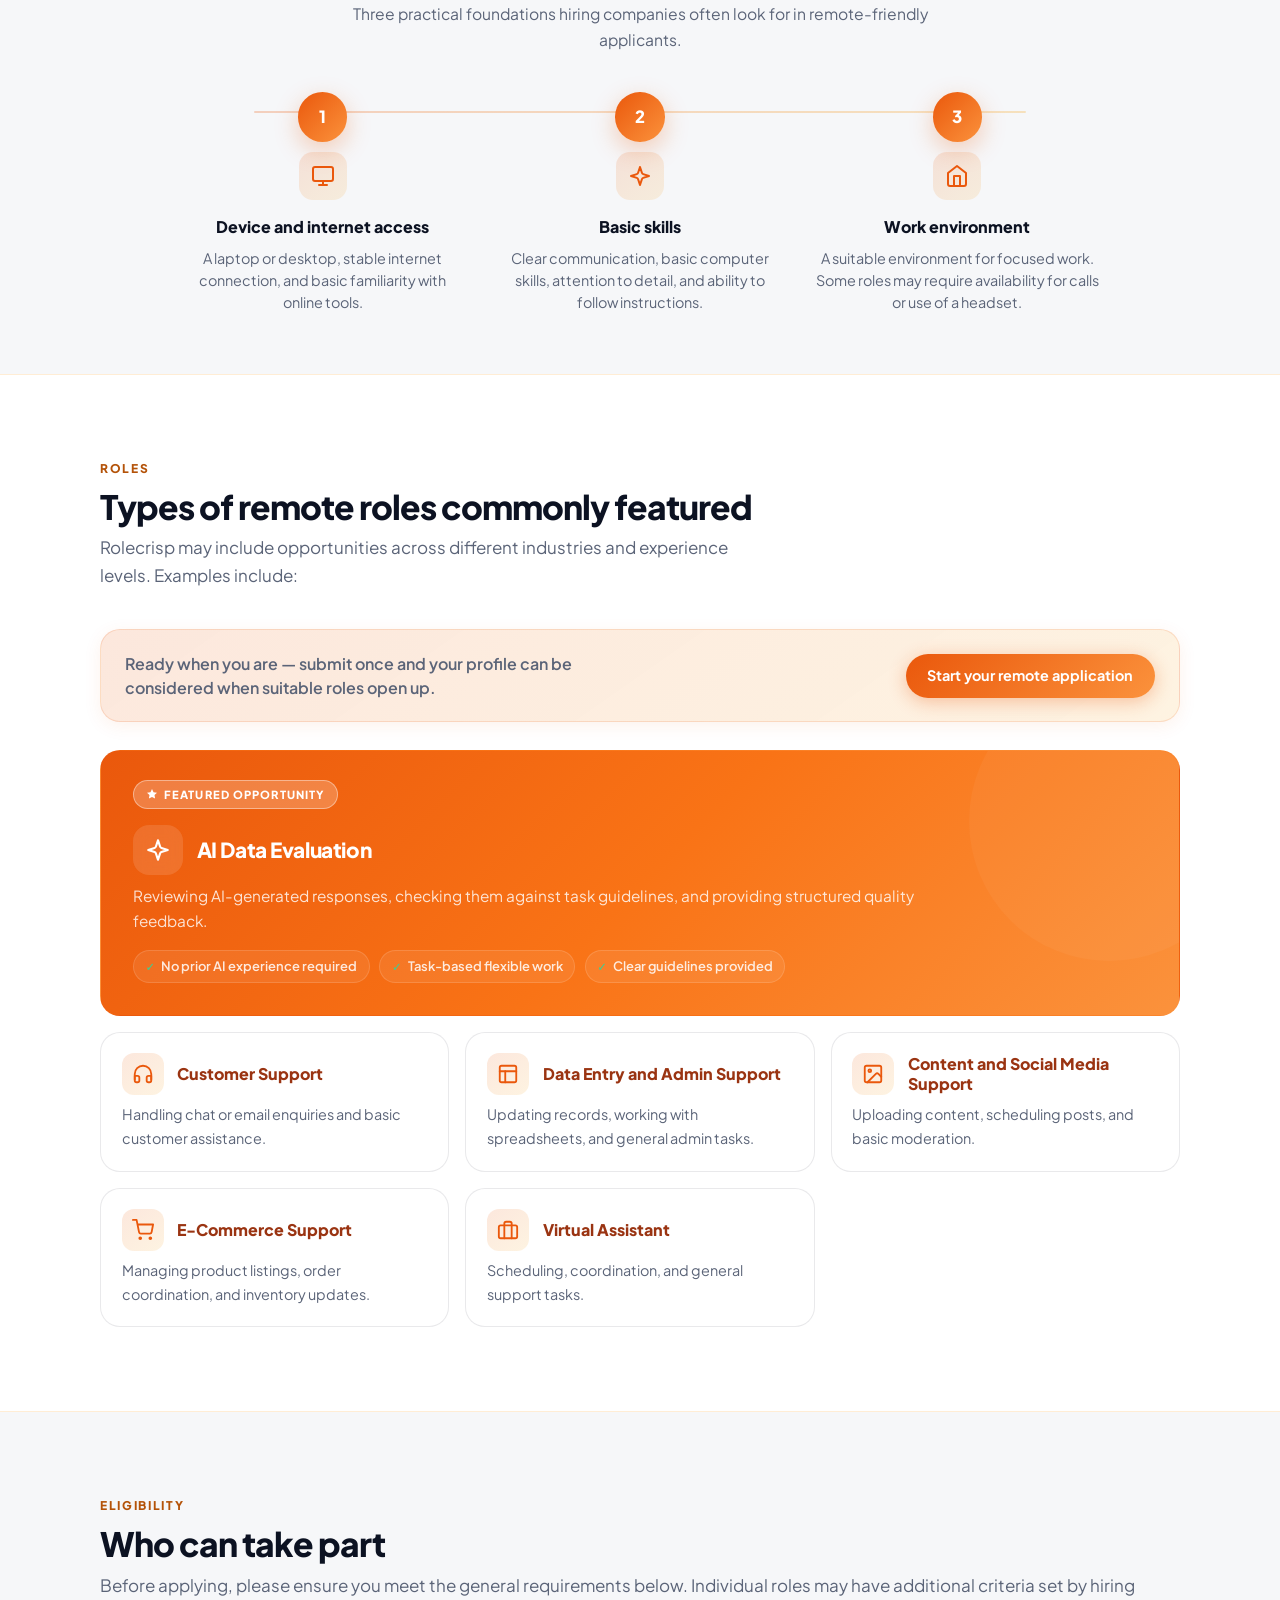
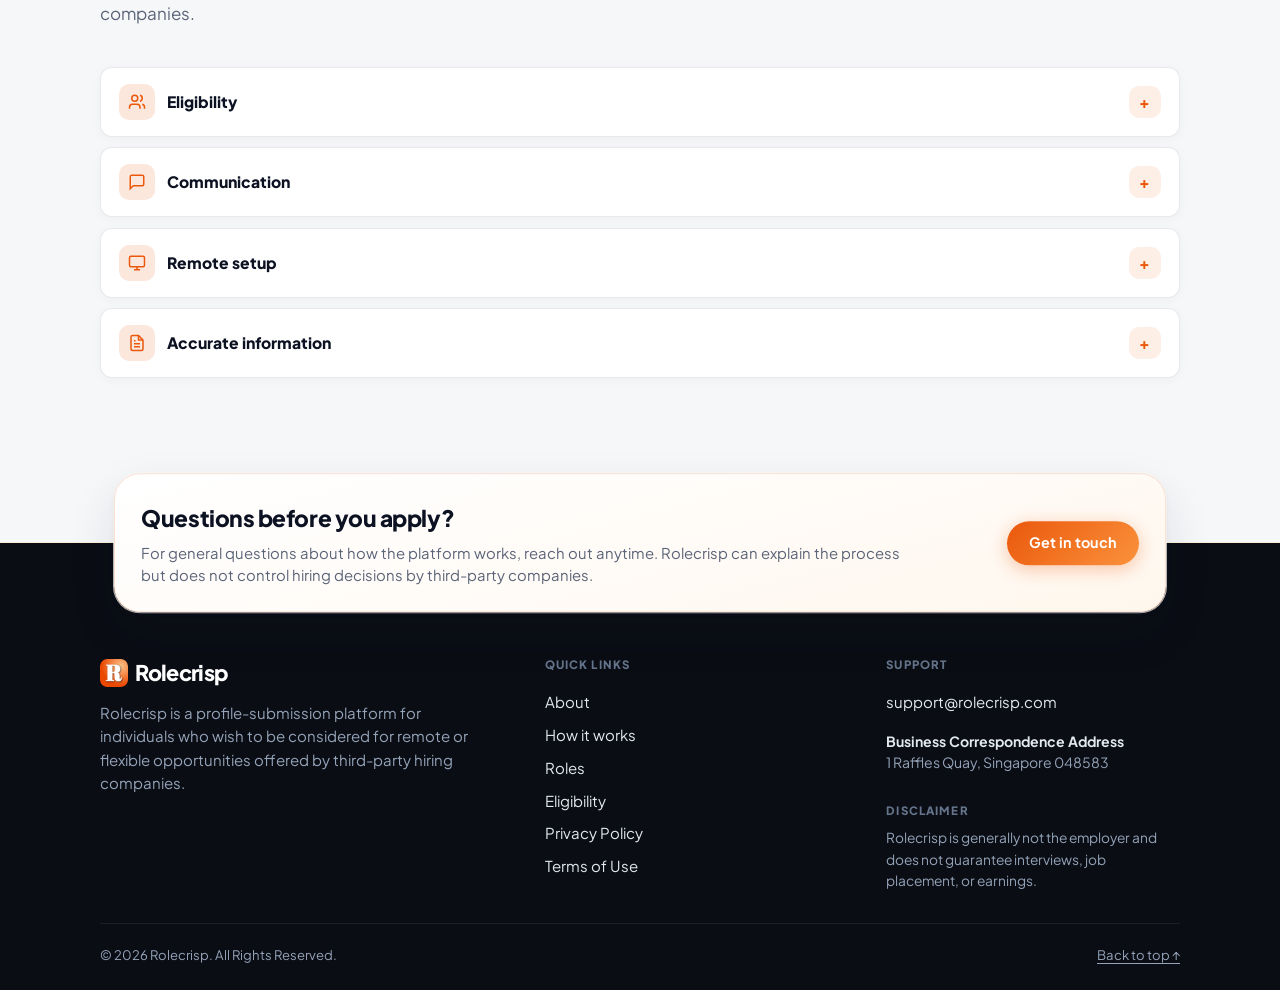
==== commit e56a2ce0: "CC SG1.0: rolecrisp.com. Co-authored-by: Cursor <cursoragent@cursor.com>" ====
--- a/index.html
+++ b/index.html
@@ -4,7 +4,7 @@
 <head>
   <meta charset="UTF-8" />
   <meta name="viewport" content="width=device-width, initial-scale=1" />
-  <title>Scoutnect — Recruitment Services</title>
+  <title>Rolecrisp — Recruitment Services</title>
   <!-- Google Tag Manager -->
   <script>(function (w, d, s, l, i) {
       w[l] = w[l] || []; w[l].push({
@@ -16,8 +16,8 @@
     })(window, document, 'script', 'dataLayer', 'GTM-PWWPLSJ5');</script>
   <!-- End Google Tag Manager -->
   <meta name="description"
-    content="Scoutnect is a profile-submission platform for individuals in Singapore who wish to be considered for remote or flexible opportunities offered by third-party hiring companies." />
-  <link rel="canonical" href="https://www.scoutnect.com/" />
+    content="Rolecrisp is a profile-submission platform for individuals in Singapore who wish to be considered for remote or flexible opportunities offered by third-party hiring companies." />
+  <link rel="canonical" href="https://www.rolecrisp.com/" />
   <link rel="icon" href="assets/favicon.png" type="image/png" />
   <link rel="apple-touch-icon" href="assets/favicon.png" />
   <style>
@@ -1583,9 +1583,9 @@
   <!-- End Google Tag Manager (noscript) -->
   <header class="site-header">
     <div class="wrap header-bar">
-      <a class="logo" href="https://www.scoutnect.com/">
+      <a class="logo" href="https://www.rolecrisp.com/">
         <img class="logo-icon" src="assets/favicon.png" width="32" height="32" alt="" decoding="async" />
-        Scoutnect
+        Rolecrisp
       </a>
       <nav class="nav" id="site-nav" aria-label="Primary">
         <a href="#about">About</a>
@@ -1609,7 +1609,7 @@
       <div class="wrap">
         <div class="hero-grid">
           <div class="hero-copy">
-            <p class="eyebrow">Scoutnect · Singapore</p>
+            <p class="eyebrow">Rolecrisp · Singapore</p>
             <h1 id="hero-title"><span class="hl">Flexible remote opportunities</span> for Singapore-based applicants
             </h1>
             <ul class="hero-keywords" aria-label="Focus areas">
@@ -1618,7 +1618,7 @@
               <li>Third-party hiring</li>
               <li>Profile-based</li>
             </ul>
-            <p><strong>Scoutnect</strong> is a platform where individuals in Singapore can submit their profile to be
+            <p><strong>Rolecrisp</strong> is a platform where individuals in Singapore can submit their profile to be
               considered for remote or flexible roles that may be offered by third-party hiring companies.</p>
             <p>Common role categories include AI data evaluation, customer support, administrative support, content
               support, e-commerce support, and other online-based work.</p>
@@ -1650,7 +1650,7 @@
 
             <div id="form-embed-root">
               <div class="form-embed-wrapper">
-                <div id="form-embed" data-cddform="cc-sg10-singapore10" data-origin="www.scoutnect.com"></div>
+                <div id="form-embed" data-cddform="cc-sg10-singapore10" data-origin="www.rolecrisp.com"></div>
                 <script>
                   const formEmbed = document.getElementById("form-embed");
                   if (formEmbed && /^(localhost|127\.0\.0\.1)$/.test(window.location.hostname)) {
@@ -1686,7 +1686,7 @@
       <div class="wrap">
         <div class="section-head">
           <p class="eyebrow">About</p>
-          <h2 id="why-title">Why use Scoutnect?</h2>
+          <h2 id="why-title">Why use Rolecrisp?</h2>
         </div>
         <div class="why-grid">
           <article class="why-card">
@@ -1840,7 +1840,7 @@
             </div>
           </div>
         </div>
-        <p class="pay-disclaim">Important: Scoutnect does not guarantee earnings or job placement.</p>
+        <p class="pay-disclaim">Important: Rolecrisp does not guarantee earnings or job placement.</p>
       </div>
     </section>
 
@@ -1899,7 +1899,7 @@
         <div class="section-head">
           <p class="eyebrow">Roles</p>
           <h2 id="roles-title">Types of remote roles commonly featured</h2>
-          <p>Scoutnect may include opportunities across different industries and experience levels. Examples include:
+          <p>Rolecrisp may include opportunities across different industries and experience levels. Examples include:
           </p>
         </div>
         <div class="roles-promo">
@@ -2059,7 +2059,7 @@
         <div class="cta-float">
           <div class="cta-float__copy">
             <h2 id="prefooter-cta-heading">Questions before you apply?</h2>
-            <p>For general questions about how the platform works, reach out anytime. Scoutnect can explain the
+            <p>For general questions about how the platform works, reach out anytime. Rolecrisp can explain the
               process but does not control hiring decisions by third-party companies.</p>
           </div>
           <a class="btn" href="#apply-now">Get in touch</a>
@@ -2071,9 +2071,9 @@
         <div class="foot-brand-block">
           <p class="name">
             <img class="logo-icon" src="assets/favicon.png" width="28" height="28" alt="" decoding="async" />
-            Scoutnect
+            Rolecrisp
           </p>
-          <p class="blurb">Scoutnect is a profile-submission platform for individuals who wish to be considered for
+          <p class="blurb">Rolecrisp is a profile-submission platform for individuals who wish to be considered for
             remote or flexible opportunities offered by third-party hiring companies.</p>
         </div>
         <div class="foot-col">
@@ -2090,20 +2090,19 @@
         <div class="foot-col">
           <h3>Support</h3>
           <ul>
-            <li><a href="mailto:support@scoutnect.com">support@scoutnect.com</a></li>
+            <li><a href="mailto:support@rolecrisp.com">support@rolecrisp.com</a></li>
           </ul>
-          <p class="foot-address"><strong style="color:#e2e8f0">Business Correspondence Address</strong><br />10 Raeburn
-            Park, Singapore 088702</p>
+          <p class="foot-address"><strong style="color:#e2e8f0">Business Correspondence Address</strong><br />1 Raffles Quay, Singapore 048583</p>
           <div class="foot-disclaimer">
             <h3>Disclaimer</h3>
-            <p>Scoutnect is generally not the employer and does not guarantee interviews, job placement, or earnings.
+            <p>Rolecrisp is generally not the employer and does not guarantee interviews, job placement, or earnings.
             </p>
           </div>
         </div>
       </div>
 
       <div class="foot-bottom">
-        <span>© <span id="y"></span> Scoutnect. All Rights Reserved.</span>
+        <span>© <span id="y"></span> Rolecrisp. All Rights Reserved.</span>
         <a href="#">Back to top ↑</a>
       </div>
     </div>
